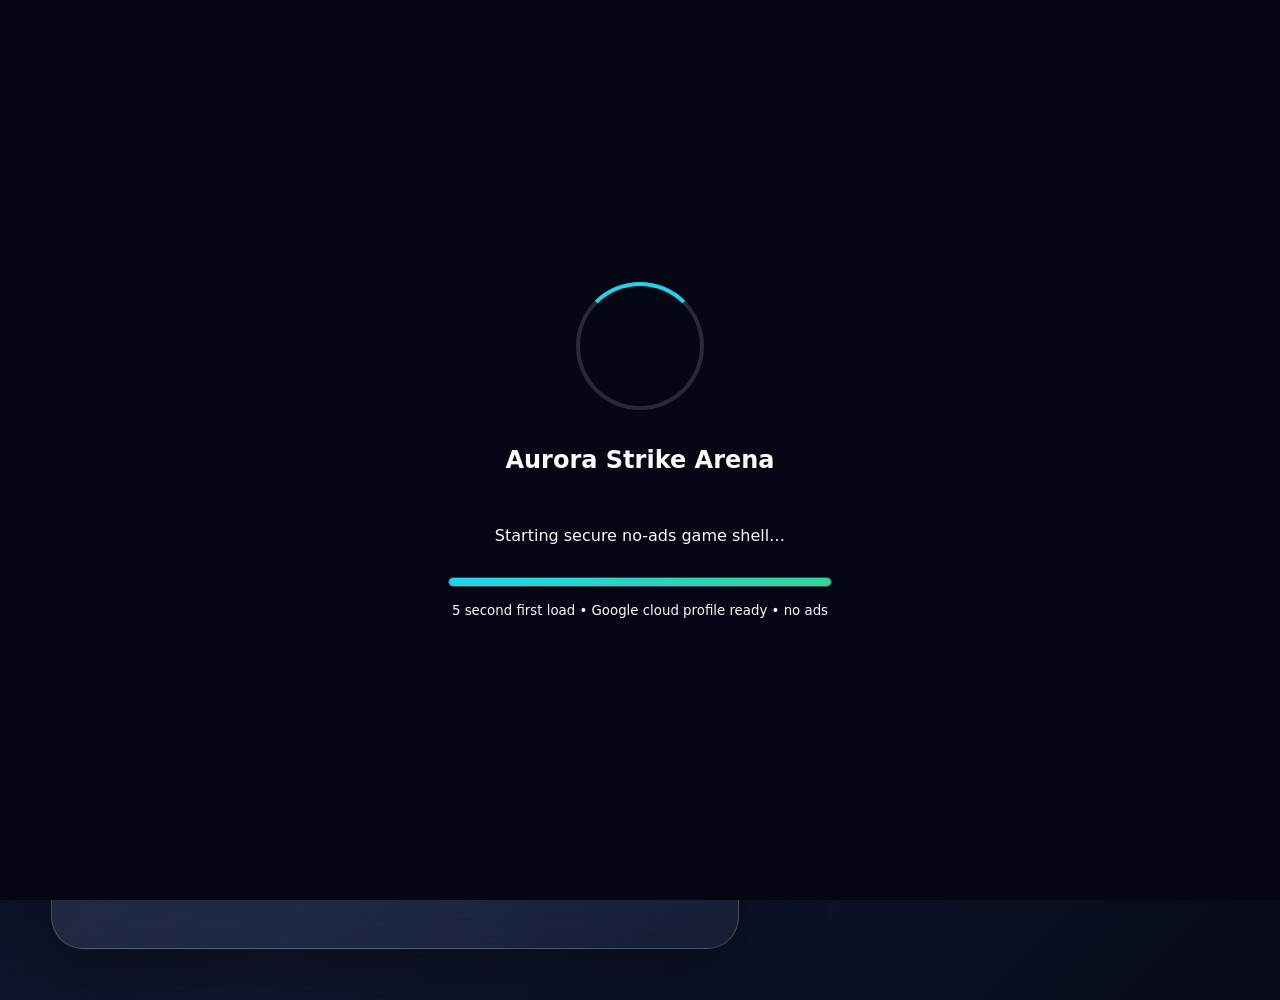
==== index.html @ 038a89bb "Add gated login flow and five second loading" ====
<!doctype html>
<html lang="en">
  <head>
    <meta charset="utf-8" />
    <meta name="viewport" content="width=device-width, initial-scale=1, viewport-fit=cover" />
    <title>Aurora Strike Arena</title>
    <meta name="description" content="A fictional no-blood 18+ tactical arena shooter prototype with glass mobile controls, login mock, armory, matchmaking, and APK build workflow." />
    <link rel="icon" href="assets/logo.svg" type="image/svg+xml" />
    <link rel="stylesheet" href="styles.css" />
  </head>
  <body>
    <div class="stars" aria-hidden="true"></div>
    <section class="loading-screen boot-screen" id="boot-screen">
      <div class="loader-orb"></div>
      <h2>Aurora Strike Arena</h2>
      <p>Starting secure no-ads game shell…</p>
      <div class="boot-bar" aria-hidden="true"><span></span></div>
      <small>5 second first load • Google cloud profile ready • no ads</small>
    </section>

    <main class="shell" id="start-screen" hidden>
      <section class="hero-card glass">
        <p class="eyebrow">Login / signup • no ads • no-blood 18+ arena</p>
        <h1>Aurora Strike Arena</h1>
        <p class="lede">Sign in or sign up with the Google cloud profile flow, then drop into a neon island, collect energy ammo from crates, duel in LAN rooms, and test stylized 3D-inspired weapons. This original prototype has no ads and no blood effects.</p>
        <div class="auth-panel" id="auth-panel">
          <button class="google-button" id="google-login" type="button">G Login / Sign up with Google</button>
          <div class="name-row" id="name-row" hidden>
            <input id="player-name" maxlength="18" placeholder="Create permanent name" autocomplete="nickname" />
            <button id="save-name" type="button">Enter</button>
          </div>
          <small id="profile-status">Create your permanent name once. Wins, guns, and match history save locally now and are ready for Google cloud sync integration.</small>
          <strong class="no-ads-badge">No ads in this app</strong>
        </div>
        <div class="play-row">
          <button class="primary" id="play-button" type="button" disabled>▶ Play</button>
          <button class="secondary" id="arena-button" type="button">LAN PvP Arena</button>
        </div>
      </section>

      <aside class="glass menu-card" aria-label="Game browser">
        <label for="game-search">Search game modes, guns, maps</label>
        <div class="search-wrap"><input id="game-search" type="search" placeholder="Search rifle, arena, crates…" /><button id="search-button" type="button">Search</button></div>
        <div class="mode-list" id="mode-list"></div>
      </aside>
    </main>

    <section class="loading-screen" id="loading-screen" hidden>
      <div class="loader-orb"></div>
      <h2>Loading Neon Expanse</h2>
      <p id="loading-tip">Building map, crates, squads, and safe no-blood hit effects…</p>
    </section>

    <section class="game-screen" id="game-screen" hidden>
      <canvas id="arena-canvas" width="1280" height="720" aria-label="3D style arena viewport"></canvas>
      <div class="hud top-left glass"><strong id="hud-name">Rookie</strong><small id="room-code">Solo training</small></div>
      <div class="hud top-right glass"><button id="infinite-ammo" class="glass-button" type="button">∞ Ammo</button><button id="exit-game" class="glass-button" type="button">Exit</button></div>
      <div class="hud armory glass"><h2>Armory</h2><div id="gun-list"></div></div>
      <div class="hud stats glass"><span id="health">HP 100</span><span id="ammo">Ammo 30/90</span><span id="wins">Wins 0</span></div>
      <div class="joystick glass"><span></span><small>Move</small></div>
      <div class="look-zone">Swipe to look around</div>
      <div class="combat-controls">
        <button id="scope-button" class="round glass-button" type="button">Scope</button>
        <button id="reload-button" class="round glass-button" type="button">Reload</button>
        <button id="fire-button" class="round fire glass-button" type="button">Fire</button>
      </div>
      <div class="hit-feed glass" id="hit-feed">Find crates for guns and energy ammo.</div>
    </section>

    <template id="mode-template"><button class="mode-card" type="button"><strong></strong><small></small></button></template>
    <template id="gun-template"><button class="gun-card" type="button"><span class="gun-model"></span><strong></strong><small></small></button></template>
    <script src="app.js" defer></script>
  </body>
</html>
---- styles.css ----
:root{color-scheme:dark;--bg:#050814;--panel:rgba(12,18,38,.58);--line:rgba(255,255,255,.18);--text:#f8fafc;--muted:#a8b3cf;--accent:#22d3ee;--hot:#fb7185;--good:#34d399;font-family:Inter,ui-sans-serif,system-ui,-apple-system,BlinkMacSystemFont,"Segoe UI",sans-serif}*{box-sizing:border-box}body{margin:0;min-height:100vh;overflow-x:hidden;background:radial-gradient(circle at 18% 8%,rgba(34,211,238,.32),transparent 28rem),radial-gradient(circle at 84% 18%,rgba(251,113,133,.24),transparent 24rem),linear-gradient(135deg,#050814,#10172f 54%,#070b18);color:var(--text)}button,input{font:inherit}button{cursor:pointer}.stars{position:fixed;inset:0;pointer-events:none;background-image:radial-gradient(circle,rgba(255,255,255,.5) 1px,transparent 1px);background-size:46px 46px;mask-image:linear-gradient(#000,transparent 88%)}.shell{display:grid;grid-template-columns:minmax(0,1.2fr) minmax(20rem,.8fr);gap:clamp(1rem,3vw,2rem);min-height:100vh;padding:clamp(1rem,4vw,4rem)}.glass{border:1px solid var(--line);background:linear-gradient(145deg,rgba(255,255,255,.16),rgba(255,255,255,.05));box-shadow:0 24px 80px rgba(0,0,0,.36),inset 0 1px 0 rgba(255,255,255,.24);backdrop-filter:blur(18px) saturate(145%);-webkit-backdrop-filter:blur(18px) saturate(145%)}.hero-card,.menu-card{align-self:center;border-radius:2rem;padding:clamp(1.25rem,4vw,3rem)}.eyebrow{margin:0 0 .5rem;color:var(--accent);font-weight:900;letter-spacing:.14em;text-transform:uppercase}.hero-card h1{max-width:9ch;margin:.1rem 0 1rem;font-size:clamp(4rem,11vw,9rem);line-height:.82;text-transform:uppercase}.lede{max-width:62rem;color:var(--muted);font-size:1.08rem;line-height:1.65}.auth-panel,.play-row{display:flex;flex-wrap:wrap;gap:.75rem;align-items:center;margin-top:1rem}.google-button,.primary,.secondary,.search-wrap button,.name-row button{border:0;border-radius:999px;padding:1rem 1.25rem;color:#03111d;font-weight:950;background:linear-gradient(135deg,#fff,#93c5fd)}.primary:disabled{opacity:.48;cursor:not-allowed;filter:grayscale(.5)}.primary{min-width:10rem;background:linear-gradient(135deg,var(--hot),#facc15);font-size:1.2rem}.secondary{color:var(--text);background:rgba(255,255,255,.1);border:1px solid var(--line)}input{min-height:3.2rem;border:1px solid var(--line);border-radius:1rem;padding:0 1rem;color:var(--text);background:rgba(2,6,23,.56);outline:none}input:focus{border-color:var(--accent);box-shadow:0 0 0 4px rgba(34,211,238,.14)}#profile-status,.mode-card small,.gun-card small{color:var(--muted)}.menu-card label{display:block;margin-bottom:.55rem;font-weight:900}.search-wrap{display:grid;grid-template-columns:1fr auto;gap:.5rem}.mode-list{display:grid;gap:.75rem;margin-top:1rem}.mode-card,.gun-card{width:100%;border:1px solid var(--line);border-radius:1rem;padding:1rem;color:var(--text);text-align:left;background:rgba(255,255,255,.07)}.mode-card:hover,.gun-card.is-active{border-color:var(--accent);background:rgba(34,211,238,.13)}.no-ads-badge{display:inline-flex;align-items:center;border:1px solid rgba(52,211,153,.45);border-radius:999px;padding:.55rem .8rem;color:#bbf7d0;background:rgba(52,211,153,.12)}.loading-screen{position:fixed;inset:0;display:grid;place-items:center;align-content:center;gap:1rem;text-align:center;background:#050814;z-index:10}.loader-orb{width:8rem;height:8rem;border-radius:50%;border:4px solid rgba(255,255,255,.14);border-top-color:var(--accent);animation:spin 1s linear infinite}.boot-screen{z-index:20}.boot-bar{width:min(24rem,70vw);height:.65rem;overflow:hidden;border:1px solid var(--line);border-radius:999px;background:rgba(255,255,255,.08)}.boot-bar span{display:block;height:100%;border-radius:inherit;background:linear-gradient(90deg,var(--accent),var(--good));animation:bootFill 5s linear forwards}@keyframes bootFill{from{width:0}to{width:100%}}@keyframes spin{to{transform:rotate(360deg)}}.game-screen{position:fixed;inset:0;overflow:hidden;background:#020617}.game-screen canvas{width:100%;height:100%;display:block;touch-action:none}.hud{position:absolute;z-index:2;border-radius:1.2rem;padding:.8rem}.top-left{left:1rem;top:1rem;display:grid}.top-right{right:1rem;top:1rem;display:flex;gap:.5rem}.glass-button{border:1px solid rgba(255,255,255,.34);color:#fff;background:radial-gradient(circle at 30% 20%,rgba(255,255,255,.35),transparent 35%),rgba(255,255,255,.12);box-shadow:0 12px 32px rgba(0,0,0,.32),inset 0 1px rgba(255,255,255,.35);backdrop-filter:blur(14px);-webkit-backdrop-filter:blur(14px)}.armory{left:1rem;top:6.2rem;width:min(24rem,42vw);max-height:55vh;overflow:auto}.armory h2{margin:.1rem 0 .7rem}.gun-card{display:grid;grid-template-columns:5rem 1fr;gap:.75rem;align-items:center;margin-bottom:.55rem}.gun-model{position:relative;height:2.2rem;border-radius:.4rem;background:linear-gradient(90deg,#111827 12%,var(--gun-color,#22d3ee) 12% 70%,#0f172a 70%)}.gun-model:before{content:"";position:absolute;right:-1.5rem;top:.7rem;width:2rem;height:.55rem;background:#94a3b8;border-radius:999px}.gun-model:after{content:"";position:absolute;left:2rem;bottom:-1.1rem;width:1rem;height:1.25rem;background:#020617;border-radius:.2rem}.stats{left:50%;bottom:1rem;transform:translateX(-50%);display:flex;gap:1rem;font-weight:900}.joystick{position:absolute;left:1.2rem;bottom:1.5rem;width:8.5rem;height:8.5rem;border-radius:50%;display:grid;place-items:center;z-index:3}.joystick span{width:3.6rem;height:3.6rem;border-radius:50%;background:rgba(255,255,255,.24);border:1px solid var(--line)}.joystick small{position:absolute;bottom:.9rem;color:var(--muted)}.look-zone{position:absolute;inset:16% 24% 20% 38%;display:grid;place-items:center;color:rgba(255,255,255,.38);border:1px dashed rgba(255,255,255,.18);border-radius:2rem;pointer-events:none}.combat-controls{position:absolute;right:1.2rem;bottom:1.5rem;display:grid;grid-template-columns:repeat(2,4.8rem);gap:.85rem;z-index:3}.round{width:4.8rem;height:4.8rem;border-radius:50%;font-weight:950}.fire{grid-row:span 2;width:6.2rem;height:6.2rem;background:radial-gradient(circle at 30% 20%,rgba(255,255,255,.38),transparent 35%),linear-gradient(135deg,var(--hot),#f97316)}.hit-feed{position:absolute;left:50%;top:1rem;transform:translateX(-50%);max-width:min(34rem,48vw);text-align:center}.name-row{display:flex;gap:.5rem}@media (max-width:800px){.shell{grid-template-columns:1fr}.hero-card h1{font-size:clamp(3.4rem,18vw,6rem)}.armory{display:none}.hit-feed{top:5rem;max-width:72vw}.stats{bottom:10.5rem}.look-zone{inset:22% 5% 32% 5%}.search-wrap{grid-template-columns:1fr}.combat-controls{grid-template-columns:repeat(2,4.2rem)}.round{width:4.2rem;height:4.2rem}.fire{width:5.4rem;height:5.4rem}}
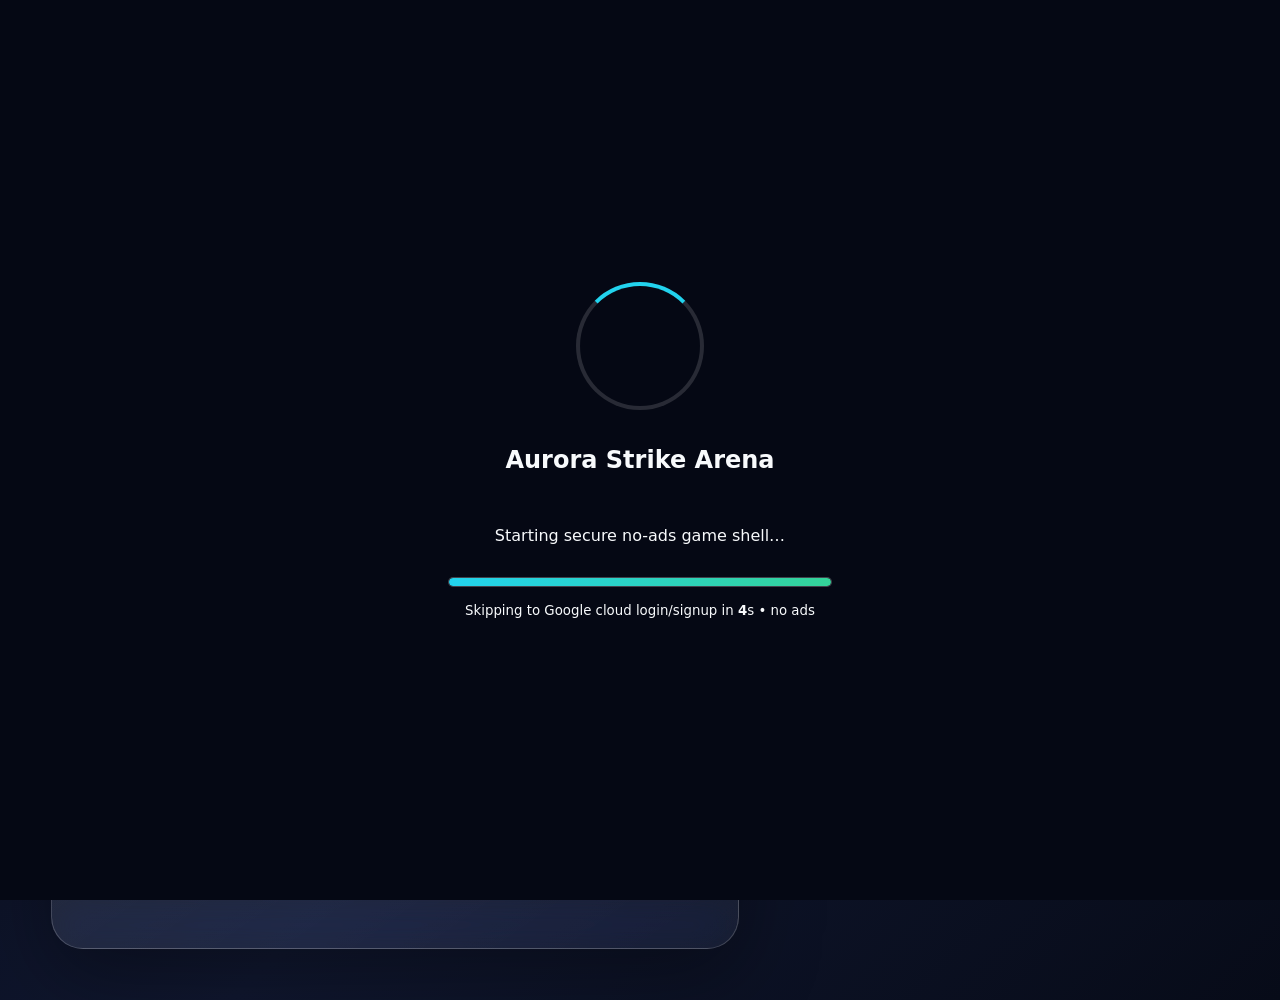
==== commit ca3faab5: "Show login exactly after boot countdown" ====
--- a/index.html
+++ b/index.html
@@ -15,7 +15,7 @@
       <h2>Aurora Strike Arena</h2>
       <p>Starting secure no-ads game shell…</p>
       <div class="boot-bar" aria-hidden="true"><span></span></div>
-      <small>5 second first load • Google cloud profile ready • no ads</small>
+      <small>Skipping to Google cloud login/signup in <strong id="boot-countdown">5</strong>s • no ads</small>
     </section>
 
     <main class="shell" id="start-screen" hidden>
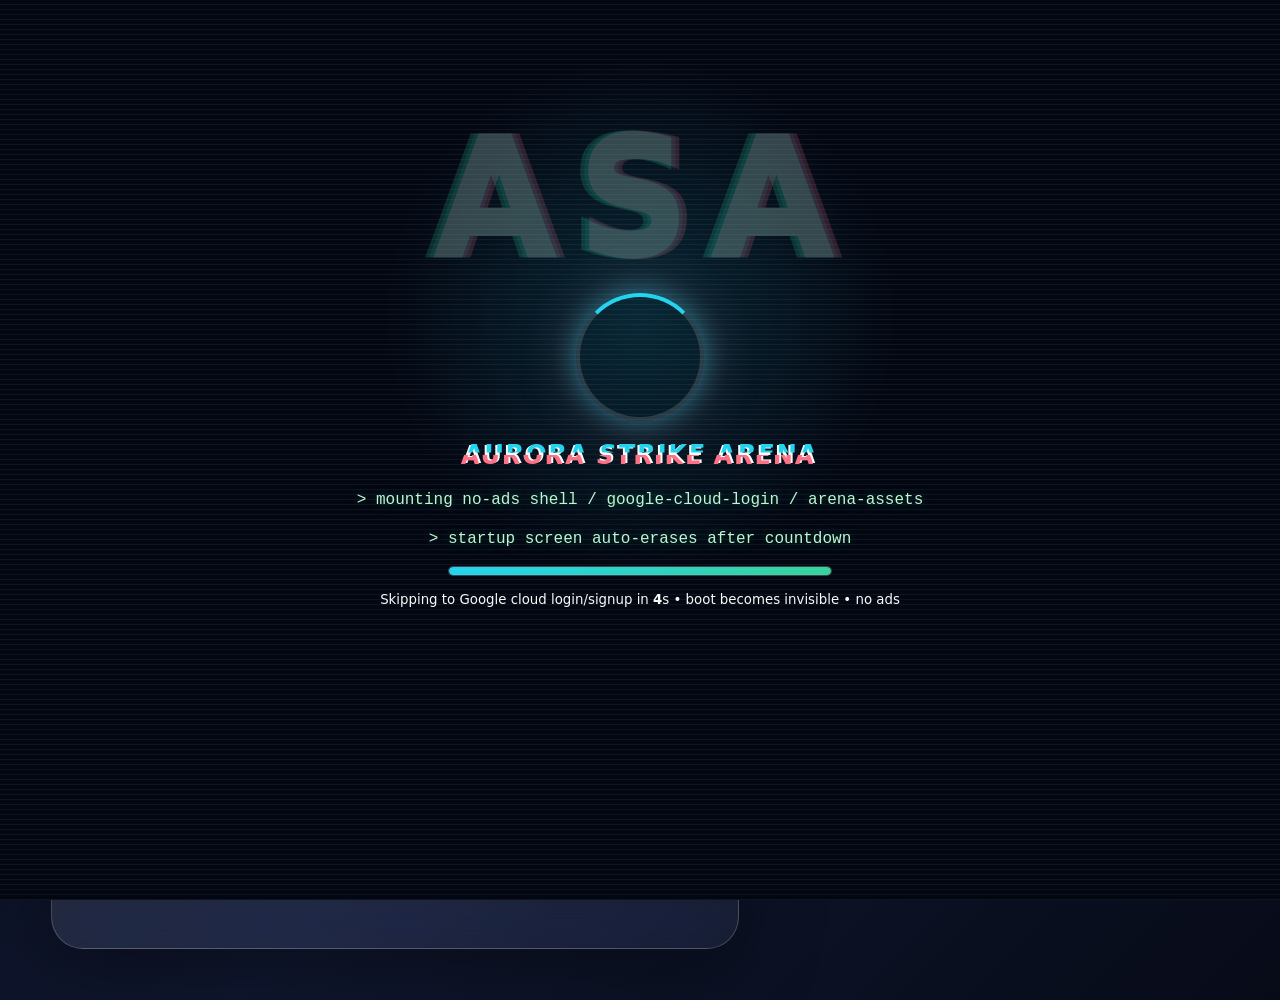
==== commit d4b211a6: "Add glitchy boot transition" ====
--- a/index.html
+++ b/index.html
@@ -10,12 +10,15 @@
   </head>
   <body>
     <div class="stars" aria-hidden="true"></div>
-    <section class="loading-screen boot-screen" id="boot-screen">
-      <div class="loader-orb"></div>
-      <h2>Aurora Strike Arena</h2>
-      <p>Starting secure no-ads game shell…</p>
-      <div class="boot-bar" aria-hidden="true"><span></span></div>
-      <small>Skipping to Google cloud login/signup in <strong id="boot-countdown">5</strong>s • no ads</small>
+    <section class="loading-screen boot-screen glitch-boot" id="boot-screen" aria-live="polite">
+      <div class="scanlines" aria-hidden="true"></div>
+      <div class="glitch-mark" aria-hidden="true">ASA</div>
+      <div class="loader-orb glitch-orb"></div>
+      <h2 class="glitch-title" data-text="Aurora Strike Arena">Aurora Strike Arena</h2>
+      <p class="terminal-line">&gt; mounting no-ads shell / google-cloud-login / arena-assets</p>
+      <p class="terminal-line">&gt; startup screen auto-erases after countdown</p>
+      <div class="boot-bar glitch-bar" aria-hidden="true"><span></span></div>
+      <small>Skipping to Google cloud login/signup in <strong id="boot-countdown">5</strong>s • boot becomes invisible • no ads</small>
     </section>
 
     <main class="shell" id="start-screen" hidden>
--- a/styles.css
+++ b/styles.css
@@ -1 +1,2 @@
 :root{color-scheme:dark;--bg:#050814;--panel:rgba(12,18,38,.58);--line:rgba(255,255,255,.18);--text:#f8fafc;--muted:#a8b3cf;--accent:#22d3ee;--hot:#fb7185;--good:#34d399;font-family:Inter,ui-sans-serif,system-ui,-apple-system,BlinkMacSystemFont,"Segoe UI",sans-serif}*{box-sizing:border-box}body{margin:0;min-height:100vh;overflow-x:hidden;background:radial-gradient(circle at 18% 8%,rgba(34,211,238,.32),transparent 28rem),radial-gradient(circle at 84% 18%,rgba(251,113,133,.24),transparent 24rem),linear-gradient(135deg,#050814,#10172f 54%,#070b18);color:var(--text)}button,input{font:inherit}button{cursor:pointer}.stars{position:fixed;inset:0;pointer-events:none;background-image:radial-gradient(circle,rgba(255,255,255,.5) 1px,transparent 1px);background-size:46px 46px;mask-image:linear-gradient(#000,transparent 88%)}.shell{display:grid;grid-template-columns:minmax(0,1.2fr) minmax(20rem,.8fr);gap:clamp(1rem,3vw,2rem);min-height:100vh;padding:clamp(1rem,4vw,4rem)}.glass{border:1px solid var(--line);background:linear-gradient(145deg,rgba(255,255,255,.16),rgba(255,255,255,.05));box-shadow:0 24px 80px rgba(0,0,0,.36),inset 0 1px 0 rgba(255,255,255,.24);backdrop-filter:blur(18px) saturate(145%);-webkit-backdrop-filter:blur(18px) saturate(145%)}.hero-card,.menu-card{align-self:center;border-radius:2rem;padding:clamp(1.25rem,4vw,3rem)}.eyebrow{margin:0 0 .5rem;color:var(--accent);font-weight:900;letter-spacing:.14em;text-transform:uppercase}.hero-card h1{max-width:9ch;margin:.1rem 0 1rem;font-size:clamp(4rem,11vw,9rem);line-height:.82;text-transform:uppercase}.lede{max-width:62rem;color:var(--muted);font-size:1.08rem;line-height:1.65}.auth-panel,.play-row{display:flex;flex-wrap:wrap;gap:.75rem;align-items:center;margin-top:1rem}.google-button,.primary,.secondary,.search-wrap button,.name-row button{border:0;border-radius:999px;padding:1rem 1.25rem;color:#03111d;font-weight:950;background:linear-gradient(135deg,#fff,#93c5fd)}.primary:disabled{opacity:.48;cursor:not-allowed;filter:grayscale(.5)}.primary{min-width:10rem;background:linear-gradient(135deg,var(--hot),#facc15);font-size:1.2rem}.secondary{color:var(--text);background:rgba(255,255,255,.1);border:1px solid var(--line)}input{min-height:3.2rem;border:1px solid var(--line);border-radius:1rem;padding:0 1rem;color:var(--text);background:rgba(2,6,23,.56);outline:none}input:focus{border-color:var(--accent);box-shadow:0 0 0 4px rgba(34,211,238,.14)}#profile-status,.mode-card small,.gun-card small{color:var(--muted)}.menu-card label{display:block;margin-bottom:.55rem;font-weight:900}.search-wrap{display:grid;grid-template-columns:1fr auto;gap:.5rem}.mode-list{display:grid;gap:.75rem;margin-top:1rem}.mode-card,.gun-card{width:100%;border:1px solid var(--line);border-radius:1rem;padding:1rem;color:var(--text);text-align:left;background:rgba(255,255,255,.07)}.mode-card:hover,.gun-card.is-active{border-color:var(--accent);background:rgba(34,211,238,.13)}.no-ads-badge{display:inline-flex;align-items:center;border:1px solid rgba(52,211,153,.45);border-radius:999px;padding:.55rem .8rem;color:#bbf7d0;background:rgba(52,211,153,.12)}.loading-screen{position:fixed;inset:0;display:grid;place-items:center;align-content:center;gap:1rem;text-align:center;background:#050814;z-index:10}.loader-orb{width:8rem;height:8rem;border-radius:50%;border:4px solid rgba(255,255,255,.14);border-top-color:var(--accent);animation:spin 1s linear infinite}.boot-screen{z-index:20}.boot-bar{width:min(24rem,70vw);height:.65rem;overflow:hidden;border:1px solid var(--line);border-radius:999px;background:rgba(255,255,255,.08)}.boot-bar span{display:block;height:100%;border-radius:inherit;background:linear-gradient(90deg,var(--accent),var(--good));animation:bootFill 5s linear forwards}@keyframes bootFill{from{width:0}to{width:100%}}@keyframes spin{to{transform:rotate(360deg)}}.game-screen{position:fixed;inset:0;overflow:hidden;background:#020617}.game-screen canvas{width:100%;height:100%;display:block;touch-action:none}.hud{position:absolute;z-index:2;border-radius:1.2rem;padding:.8rem}.top-left{left:1rem;top:1rem;display:grid}.top-right{right:1rem;top:1rem;display:flex;gap:.5rem}.glass-button{border:1px solid rgba(255,255,255,.34);color:#fff;background:radial-gradient(circle at 30% 20%,rgba(255,255,255,.35),transparent 35%),rgba(255,255,255,.12);box-shadow:0 12px 32px rgba(0,0,0,.32),inset 0 1px rgba(255,255,255,.35);backdrop-filter:blur(14px);-webkit-backdrop-filter:blur(14px)}.armory{left:1rem;top:6.2rem;width:min(24rem,42vw);max-height:55vh;overflow:auto}.armory h2{margin:.1rem 0 .7rem}.gun-card{display:grid;grid-template-columns:5rem 1fr;gap:.75rem;align-items:center;margin-bottom:.55rem}.gun-model{position:relative;height:2.2rem;border-radius:.4rem;background:linear-gradient(90deg,#111827 12%,var(--gun-color,#22d3ee) 12% 70%,#0f172a 70%)}.gun-model:before{content:"";position:absolute;right:-1.5rem;top:.7rem;width:2rem;height:.55rem;background:#94a3b8;border-radius:999px}.gun-model:after{content:"";position:absolute;left:2rem;bottom:-1.1rem;width:1rem;height:1.25rem;background:#020617;border-radius:.2rem}.stats{left:50%;bottom:1rem;transform:translateX(-50%);display:flex;gap:1rem;font-weight:900}.joystick{position:absolute;left:1.2rem;bottom:1.5rem;width:8.5rem;height:8.5rem;border-radius:50%;display:grid;place-items:center;z-index:3}.joystick span{width:3.6rem;height:3.6rem;border-radius:50%;background:rgba(255,255,255,.24);border:1px solid var(--line)}.joystick small{position:absolute;bottom:.9rem;color:var(--muted)}.look-zone{position:absolute;inset:16% 24% 20% 38%;display:grid;place-items:center;color:rgba(255,255,255,.38);border:1px dashed rgba(255,255,255,.18);border-radius:2rem;pointer-events:none}.combat-controls{position:absolute;right:1.2rem;bottom:1.5rem;display:grid;grid-template-columns:repeat(2,4.8rem);gap:.85rem;z-index:3}.round{width:4.8rem;height:4.8rem;border-radius:50%;font-weight:950}.fire{grid-row:span 2;width:6.2rem;height:6.2rem;background:radial-gradient(circle at 30% 20%,rgba(255,255,255,.38),transparent 35%),linear-gradient(135deg,var(--hot),#f97316)}.hit-feed{position:absolute;left:50%;top:1rem;transform:translateX(-50%);max-width:min(34rem,48vw);text-align:center}.name-row{display:flex;gap:.5rem}@media (max-width:800px){.shell{grid-template-columns:1fr}.hero-card h1{font-size:clamp(3.4rem,18vw,6rem)}.armory{display:none}.hit-feed{top:5rem;max-width:72vw}.stats{bottom:10.5rem}.look-zone{inset:22% 5% 32% 5%}.search-wrap{grid-template-columns:1fr}.combat-controls{grid-template-columns:repeat(2,4.2rem)}.round{width:4.2rem;height:4.2rem}.fire{width:5.4rem;height:5.4rem}}
+.glitch-boot{overflow:hidden;background:radial-gradient(circle at 50% 35%,rgba(34,211,238,.16),transparent 16rem),#030712;transition:opacity .3s ease,visibility .3s ease}.glitch-boot.is-invisible{opacity:0;visibility:hidden;pointer-events:none}.scanlines{position:absolute;inset:0;opacity:.28;background:repeating-linear-gradient(0deg,rgba(255,255,255,.18) 0 1px,transparent 1px 5px);mix-blend-mode:screen;animation:scanDrift 1.4s linear infinite}.glitch-mark{position:absolute;top:12%;left:50%;transform:translateX(-50%);font-size:clamp(4rem,14vw,10rem);font-weight:1000;letter-spacing:.12em;color:rgba(34,211,238,.08);text-shadow:4px 0 rgba(251,113,133,.18),-4px 0 rgba(52,211,153,.18)}.glitch-title{position:relative;margin:.25rem 0;text-transform:uppercase;letter-spacing:.08em;animation:glitchSkew 1.8s infinite steps(2,end)}.glitch-title:before,.glitch-title:after{content:attr(data-text);position:absolute;inset:0;pointer-events:none}.glitch-title:before{color:#22d3ee;transform:translate(2px,-1px);clip-path:inset(0 0 54% 0);animation:glitchSlice 1.15s infinite linear alternate-reverse}.glitch-title:after{color:#fb7185;transform:translate(-2px,1px);clip-path:inset(48% 0 0 0);animation:glitchSlice 1.35s infinite linear alternate}.terminal-line{margin:.15rem 0;color:#bbf7d0;font-family:ui-monospace,SFMono-Regular,Menlo,monospace;text-shadow:0 0 12px rgba(52,211,153,.35)}.glitch-orb{box-shadow:0 0 28px rgba(34,211,238,.45),0 0 60px rgba(251,113,133,.25)}.glitch-bar span{box-shadow:0 0 22px rgba(34,211,238,.7);animation:bootFill 5s linear forwards,barFlicker .42s infinite steps(2,end)}@keyframes scanDrift{to{transform:translateY(10px)}}@keyframes glitchSkew{0%,100%{transform:skew(0)}20%{transform:skew(2deg)}21%{transform:skew(-3deg)}22%{transform:skew(0)}}@keyframes glitchSlice{0%{clip-path:inset(12% 0 70% 0)}25%{clip-path:inset(68% 0 12% 0)}50%{clip-path:inset(35% 0 42% 0)}75%{clip-path:inset(8% 0 80% 0)}100%{clip-path:inset(54% 0 20% 0)}}@keyframes barFlicker{50%{filter:hue-rotate(65deg) brightness(1.6)}}
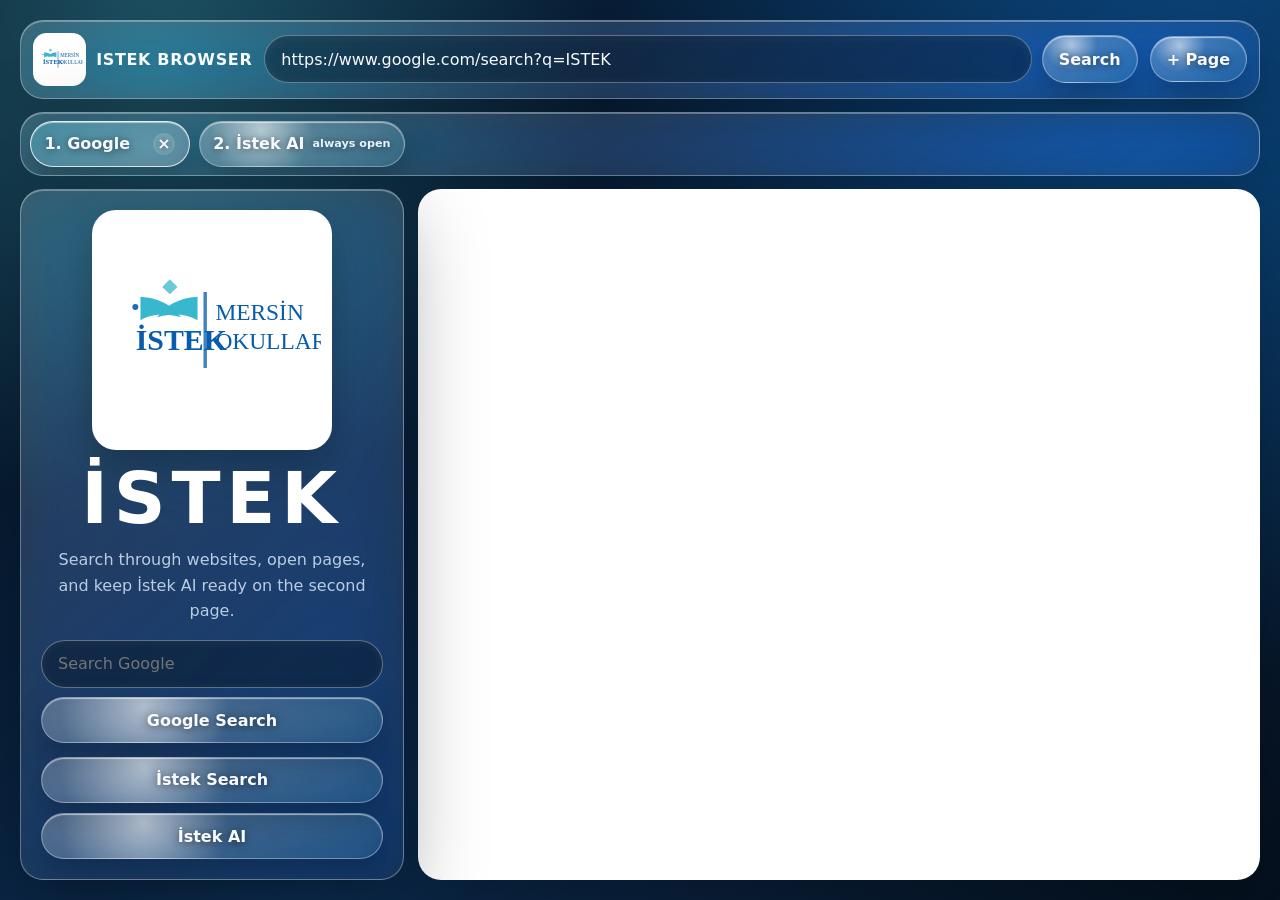
==== commit 78dfa831: "Build ISTEK browser app" ====
--- a/index.html
+++ b/index.html
@@ -2,76 +2,43 @@
 <html lang="en">
   <head>
     <meta charset="utf-8" />
-    <meta name="viewport" content="width=device-width, initial-scale=1, viewport-fit=cover" />
-    <title>Aurora Strike Arena</title>
-    <meta name="description" content="A fictional no-blood 18+ tactical arena shooter prototype with glass mobile controls, login mock, armory, matchmaking, and APK build workflow." />
+    <meta name="viewport" content="width=device-width, initial-scale=1" />
+    <title>ISTEK BROWSER</title>
+    <meta name="description" content="ISTEK BROWSER is a glass-style multi-page web browser with Google search, website search, and an always-open ISTEK AI page." />
     <link rel="icon" href="assets/logo.svg" type="image/svg+xml" />
     <link rel="stylesheet" href="styles.css" />
   </head>
   <body>
-    <div class="stars" aria-hidden="true"></div>
-    <section class="loading-screen boot-screen glitch-boot" id="boot-screen" aria-live="polite">
-      <div class="scanlines" aria-hidden="true"></div>
-      <div class="glitch-mark" aria-hidden="true">ASA</div>
-      <div class="loader-orb glitch-orb"></div>
-      <h2 class="glitch-title" data-text="Aurora Strike Arena">Aurora Strike Arena</h2>
-      <p class="terminal-line">&gt; mounting no-ads shell / google-cloud-login / arena-assets</p>
-      <p class="terminal-line">&gt; startup screen auto-erases after countdown</p>
-      <div class="boot-bar glitch-bar" aria-hidden="true"><span></span></div>
-      <small>Skipping to Google cloud login/signup in <strong id="boot-countdown">5</strong>s • boot becomes invisible • no ads</small>
-    </section>
-
-    <main class="shell" id="start-screen" hidden>
-      <section class="hero-card glass">
-        <p class="eyebrow">Login / signup • no ads • no-blood 18+ arena</p>
-        <h1>Aurora Strike Arena</h1>
-        <p class="lede">Sign in or sign up with the Google cloud profile flow, then drop into a neon island, collect energy ammo from crates, duel in LAN rooms, and test stylized 3D-inspired weapons. This original prototype has no ads and no blood effects.</p>
-        <div class="auth-panel" id="auth-panel">
-          <button class="google-button" id="google-login" type="button">G Login / Sign up with Google</button>
-          <div class="name-row" id="name-row" hidden>
-            <input id="player-name" maxlength="18" placeholder="Create permanent name" autocomplete="nickname" />
-            <button id="save-name" type="button">Enter</button>
-          </div>
-          <small id="profile-status">Create your permanent name once. Wins, guns, and match history save locally now and are ready for Google cloud sync integration.</small>
-          <strong class="no-ads-badge">No ads in this app</strong>
-        </div>
-        <div class="play-row">
-          <button class="primary" id="play-button" type="button" disabled>▶ Play</button>
-          <button class="secondary" id="arena-button" type="button">LAN PvP Arena</button>
-        </div>
+    <main class="browser-shell">
+      <section class="topbar" aria-label="Browser controls">
+        <div class="brand"><img src="assets/logo.svg" alt="Mersin İstek Okulları logo" /><strong>ISTEK BROWSER</strong></div>
+        <form id="address-form" class="address-form">
+          <label class="sr-only" for="address-input">Search Google or enter website address</label>
+          <input id="address-input" type="search" placeholder="Search Google or type a website address" autocomplete="off" />
+          <button class="glass-button" type="submit">Search</button>
+        </form>
+        <button id="new-tab-button" class="glass-button" type="button">+ Page</button>
       </section>
 
-      <aside class="glass menu-card" aria-label="Game browser">
-        <label for="game-search">Search game modes, guns, maps</label>
-        <div class="search-wrap"><input id="game-search" type="search" placeholder="Search rifle, arena, crates…" /><button id="search-button" type="button">Search</button></div>
-        <div class="mode-list" id="mode-list"></div>
-      </aside>
+      <nav id="tab-strip" class="tab-strip" aria-label="Open pages"></nav>
+
+      <section class="browser-stage">
+        <aside class="start-panel">
+          <img class="start-logo" src="assets/logo.svg" alt="" />
+          <h1>İSTEK</h1>
+          <p>Search through websites, open pages, and keep İstek AI ready on the second page.</p>
+          <form id="hero-search-form" class="hero-search">
+            <input id="hero-search-input" type="search" placeholder="Search Google" />
+            <button class="glass-button" type="submit">Google Search</button>
+          </form>
+          <div class="quick-actions">
+            <button class="glass-button" type="button" data-quick="https://www.google.com/search?q=İstek+Okulları">İstek Search</button>
+            <button class="glass-button" type="button" data-quick="https://geniusvideogamer2.github.io/pados/">İstek AI</button>
+          </div>
+        </aside>
+        <iframe id="browser-frame" title="Current web page" sandbox="allow-forms allow-modals allow-popups allow-popups-to-escape-sandbox allow-same-origin allow-scripts allow-top-navigation-by-user-activation"></iframe>
+      </section>
     </main>
-
-    <section class="loading-screen" id="loading-screen" hidden>
-      <div class="loader-orb"></div>
-      <h2>Loading Neon Expanse</h2>
-      <p id="loading-tip">Building map, crates, squads, and safe no-blood hit effects…</p>
-    </section>
-
-    <section class="game-screen" id="game-screen" hidden>
-      <canvas id="arena-canvas" width="1280" height="720" aria-label="3D style arena viewport"></canvas>
-      <div class="hud top-left glass"><strong id="hud-name">Rookie</strong><small id="room-code">Solo training</small></div>
-      <div class="hud top-right glass"><button id="infinite-ammo" class="glass-button" type="button">∞ Ammo</button><button id="exit-game" class="glass-button" type="button">Exit</button></div>
-      <div class="hud armory glass"><h2>Armory</h2><div id="gun-list"></div></div>
-      <div class="hud stats glass"><span id="health">HP 100</span><span id="ammo">Ammo 30/90</span><span id="wins">Wins 0</span></div>
-      <div class="joystick glass"><span></span><small>Move</small></div>
-      <div class="look-zone">Swipe to look around</div>
-      <div class="combat-controls">
-        <button id="scope-button" class="round glass-button" type="button">Scope</button>
-        <button id="reload-button" class="round glass-button" type="button">Reload</button>
-        <button id="fire-button" class="round fire glass-button" type="button">Fire</button>
-      </div>
-      <div class="hit-feed glass" id="hit-feed">Find crates for guns and energy ammo.</div>
-    </section>
-
-    <template id="mode-template"><button class="mode-card" type="button"><strong></strong><small></small></button></template>
-    <template id="gun-template"><button class="gun-card" type="button"><span class="gun-model"></span><strong></strong><small></small></button></template>
     <script src="app.js" defer></script>
   </body>
 </html>
--- a/styles.css
+++ b/styles.css
@@ -1,2 +1 @@
-:root{color-scheme:dark;--bg:#050814;--panel:rgba(12,18,38,.58);--line:rgba(255,255,255,.18);--text:#f8fafc;--muted:#a8b3cf;--accent:#22d3ee;--hot:#fb7185;--good:#34d399;font-family:Inter,ui-sans-serif,system-ui,-apple-system,BlinkMacSystemFont,"Segoe UI",sans-serif}*{box-sizing:border-box}body{margin:0;min-height:100vh;overflow-x:hidden;background:radial-gradient(circle at 18% 8%,rgba(34,211,238,.32),transparent 28rem),radial-gradient(circle at 84% 18%,rgba(251,113,133,.24),transparent 24rem),linear-gradient(135deg,#050814,#10172f 54%,#070b18);color:var(--text)}button,input{font:inherit}button{cursor:pointer}.stars{position:fixed;inset:0;pointer-events:none;background-image:radial-gradient(circle,rgba(255,255,255,.5) 1px,transparent 1px);background-size:46px 46px;mask-image:linear-gradient(#000,transparent 88%)}.shell{display:grid;grid-template-columns:minmax(0,1.2fr) minmax(20rem,.8fr);gap:clamp(1rem,3vw,2rem);min-height:100vh;padding:clamp(1rem,4vw,4rem)}.glass{border:1px solid var(--line);background:linear-gradient(145deg,rgba(255,255,255,.16),rgba(255,255,255,.05));box-shadow:0 24px 80px rgba(0,0,0,.36),inset 0 1px 0 rgba(255,255,255,.24);backdrop-filter:blur(18px) saturate(145%);-webkit-backdrop-filter:blur(18px) saturate(145%)}.hero-card,.menu-card{align-self:center;border-radius:2rem;padding:clamp(1.25rem,4vw,3rem)}.eyebrow{margin:0 0 .5rem;color:var(--accent);font-weight:900;letter-spacing:.14em;text-transform:uppercase}.hero-card h1{max-width:9ch;margin:.1rem 0 1rem;font-size:clamp(4rem,11vw,9rem);line-height:.82;text-transform:uppercase}.lede{max-width:62rem;color:var(--muted);font-size:1.08rem;line-height:1.65}.auth-panel,.play-row{display:flex;flex-wrap:wrap;gap:.75rem;align-items:center;margin-top:1rem}.google-button,.primary,.secondary,.search-wrap button,.name-row button{border:0;border-radius:999px;padding:1rem 1.25rem;color:#03111d;font-weight:950;background:linear-gradient(135deg,#fff,#93c5fd)}.primary:disabled{opacity:.48;cursor:not-allowed;filter:grayscale(.5)}.primary{min-width:10rem;background:linear-gradient(135deg,var(--hot),#facc15);font-size:1.2rem}.secondary{color:var(--text);background:rgba(255,255,255,.1);border:1px solid var(--line)}input{min-height:3.2rem;border:1px solid var(--line);border-radius:1rem;padding:0 1rem;color:var(--text);background:rgba(2,6,23,.56);outline:none}input:focus{border-color:var(--accent);box-shadow:0 0 0 4px rgba(34,211,238,.14)}#profile-status,.mode-card small,.gun-card small{color:var(--muted)}.menu-card label{display:block;margin-bottom:.55rem;font-weight:900}.search-wrap{display:grid;grid-template-columns:1fr auto;gap:.5rem}.mode-list{display:grid;gap:.75rem;margin-top:1rem}.mode-card,.gun-card{width:100%;border:1px solid var(--line);border-radius:1rem;padding:1rem;color:var(--text);text-align:left;background:rgba(255,255,255,.07)}.mode-card:hover,.gun-card.is-active{border-color:var(--accent);background:rgba(34,211,238,.13)}.no-ads-badge{display:inline-flex;align-items:center;border:1px solid rgba(52,211,153,.45);border-radius:999px;padding:.55rem .8rem;color:#bbf7d0;background:rgba(52,211,153,.12)}.loading-screen{position:fixed;inset:0;display:grid;place-items:center;align-content:center;gap:1rem;text-align:center;background:#050814;z-index:10}.loader-orb{width:8rem;height:8rem;border-radius:50%;border:4px solid rgba(255,255,255,.14);border-top-color:var(--accent);animation:spin 1s linear infinite}.boot-screen{z-index:20}.boot-bar{width:min(24rem,70vw);height:.65rem;overflow:hidden;border:1px solid var(--line);border-radius:999px;background:rgba(255,255,255,.08)}.boot-bar span{display:block;height:100%;border-radius:inherit;background:linear-gradient(90deg,var(--accent),var(--good));animation:bootFill 5s linear forwards}@keyframes bootFill{from{width:0}to{width:100%}}@keyframes spin{to{transform:rotate(360deg)}}.game-screen{position:fixed;inset:0;overflow:hidden;background:#020617}.game-screen canvas{width:100%;height:100%;display:block;touch-action:none}.hud{position:absolute;z-index:2;border-radius:1.2rem;padding:.8rem}.top-left{left:1rem;top:1rem;display:grid}.top-right{right:1rem;top:1rem;display:flex;gap:.5rem}.glass-button{border:1px solid rgba(255,255,255,.34);color:#fff;background:radial-gradient(circle at 30% 20%,rgba(255,255,255,.35),transparent 35%),rgba(255,255,255,.12);box-shadow:0 12px 32px rgba(0,0,0,.32),inset 0 1px rgba(255,255,255,.35);backdrop-filter:blur(14px);-webkit-backdrop-filter:blur(14px)}.armory{left:1rem;top:6.2rem;width:min(24rem,42vw);max-height:55vh;overflow:auto}.armory h2{margin:.1rem 0 .7rem}.gun-card{display:grid;grid-template-columns:5rem 1fr;gap:.75rem;align-items:center;margin-bottom:.55rem}.gun-model{position:relative;height:2.2rem;border-radius:.4rem;background:linear-gradient(90deg,#111827 12%,var(--gun-color,#22d3ee) 12% 70%,#0f172a 70%)}.gun-model:before{content:"";position:absolute;right:-1.5rem;top:.7rem;width:2rem;height:.55rem;background:#94a3b8;border-radius:999px}.gun-model:after{content:"";position:absolute;left:2rem;bottom:-1.1rem;width:1rem;height:1.25rem;background:#020617;border-radius:.2rem}.stats{left:50%;bottom:1rem;transform:translateX(-50%);display:flex;gap:1rem;font-weight:900}.joystick{position:absolute;left:1.2rem;bottom:1.5rem;width:8.5rem;height:8.5rem;border-radius:50%;display:grid;place-items:center;z-index:3}.joystick span{width:3.6rem;height:3.6rem;border-radius:50%;background:rgba(255,255,255,.24);border:1px solid var(--line)}.joystick small{position:absolute;bottom:.9rem;color:var(--muted)}.look-zone{position:absolute;inset:16% 24% 20% 38%;display:grid;place-items:center;color:rgba(255,255,255,.38);border:1px dashed rgba(255,255,255,.18);border-radius:2rem;pointer-events:none}.combat-controls{position:absolute;right:1.2rem;bottom:1.5rem;display:grid;grid-template-columns:repeat(2,4.8rem);gap:.85rem;z-index:3}.round{width:4.8rem;height:4.8rem;border-radius:50%;font-weight:950}.fire{grid-row:span 2;width:6.2rem;height:6.2rem;background:radial-gradient(circle at 30% 20%,rgba(255,255,255,.38),transparent 35%),linear-gradient(135deg,var(--hot),#f97316)}.hit-feed{position:absolute;left:50%;top:1rem;transform:translateX(-50%);max-width:min(34rem,48vw);text-align:center}.name-row{display:flex;gap:.5rem}@media (max-width:800px){.shell{grid-template-columns:1fr}.hero-card h1{font-size:clamp(3.4rem,18vw,6rem)}.armory{display:none}.hit-feed{top:5rem;max-width:72vw}.stats{bottom:10.5rem}.look-zone{inset:22% 5% 32% 5%}.search-wrap{grid-template-columns:1fr}.combat-controls{grid-template-columns:repeat(2,4.2rem)}.round{width:4.2rem;height:4.2rem}.fire{width:5.4rem;height:5.4rem}}
-.glitch-boot{overflow:hidden;background:radial-gradient(circle at 50% 35%,rgba(34,211,238,.16),transparent 16rem),#030712;transition:opacity .3s ease,visibility .3s ease}.glitch-boot.is-invisible{opacity:0;visibility:hidden;pointer-events:none}.scanlines{position:absolute;inset:0;opacity:.28;background:repeating-linear-gradient(0deg,rgba(255,255,255,.18) 0 1px,transparent 1px 5px);mix-blend-mode:screen;animation:scanDrift 1.4s linear infinite}.glitch-mark{position:absolute;top:12%;left:50%;transform:translateX(-50%);font-size:clamp(4rem,14vw,10rem);font-weight:1000;letter-spacing:.12em;color:rgba(34,211,238,.08);text-shadow:4px 0 rgba(251,113,133,.18),-4px 0 rgba(52,211,153,.18)}.glitch-title{position:relative;margin:.25rem 0;text-transform:uppercase;letter-spacing:.08em;animation:glitchSkew 1.8s infinite steps(2,end)}.glitch-title:before,.glitch-title:after{content:attr(data-text);position:absolute;inset:0;pointer-events:none}.glitch-title:before{color:#22d3ee;transform:translate(2px,-1px);clip-path:inset(0 0 54% 0);animation:glitchSlice 1.15s infinite linear alternate-reverse}.glitch-title:after{color:#fb7185;transform:translate(-2px,1px);clip-path:inset(48% 0 0 0);animation:glitchSlice 1.35s infinite linear alternate}.terminal-line{margin:.15rem 0;color:#bbf7d0;font-family:ui-monospace,SFMono-Regular,Menlo,monospace;text-shadow:0 0 12px rgba(52,211,153,.35)}.glitch-orb{box-shadow:0 0 28px rgba(34,211,238,.45),0 0 60px rgba(251,113,133,.25)}.glitch-bar span{box-shadow:0 0 22px rgba(34,211,238,.7);animation:bootFill 5s linear forwards,barFlicker .42s infinite steps(2,end)}@keyframes scanDrift{to{transform:translateY(10px)}}@keyframes glitchSkew{0%,100%{transform:skew(0)}20%{transform:skew(2deg)}21%{transform:skew(-3deg)}22%{transform:skew(0)}}@keyframes glitchSlice{0%{clip-path:inset(12% 0 70% 0)}25%{clip-path:inset(68% 0 12% 0)}50%{clip-path:inset(35% 0 42% 0)}75%{clip-path:inset(8% 0 80% 0)}100%{clip-path:inset(54% 0 20% 0)}}@keyframes barFlicker{50%{filter:hue-rotate(65deg) brightness(1.6)}}
+:root{color-scheme:dark;--bg:#061426;--glass:rgba(255,255,255,.14);--glass-strong:rgba(255,255,255,.23);--line:rgba(255,255,255,.34);--text:#f8fbff;--muted:#b9cce4;--blue:#0968b8;--cyan:#49bdd4;font-family:Inter,ui-sans-serif,system-ui,-apple-system,BlinkMacSystemFont,"Segoe UI",sans-serif}*{box-sizing:border-box}body{margin:0;min-height:100vh;color:var(--text);background:radial-gradient(circle at 12% 8%,rgba(73,189,212,.42),transparent 28rem),radial-gradient(circle at 90% 16%,rgba(9,104,184,.5),transparent 34rem),linear-gradient(135deg,#03101e,#0c2d52 55%,#05111f)}button,input{font:inherit}.browser-shell{display:grid;grid-template-rows:auto auto 1fr;min-height:100vh;padding:clamp(.75rem,2vw,1.25rem);gap:.8rem}.topbar,.tab-strip,.start-panel{border:1px solid var(--line);background:linear-gradient(145deg,rgba(255,255,255,.18),rgba(255,255,255,.06));box-shadow:0 24px 80px rgba(0,0,0,.34),inset 0 1px 0 rgba(255,255,255,.3);backdrop-filter:blur(20px) saturate(170%);-webkit-backdrop-filter:blur(20px) saturate(170%);border-radius:1.45rem}.topbar{display:grid;grid-template-columns:auto minmax(12rem,1fr) auto;align-items:center;gap:.75rem;padding:.75rem}.brand{display:flex;align-items:center;gap:.65rem;font-weight:900;letter-spacing:.04em}.brand img{width:3.3rem;height:3.3rem;border-radius:.85rem;background:white;padding:.2rem}.address-form,.hero-search{display:flex;gap:.6rem}.address-form input,.hero-search input{width:100%;min-height:3rem;padding:.75rem 1rem;color:var(--text);border:1px solid var(--line);border-radius:999px;outline:none;background:rgba(3,16,30,.44);box-shadow:inset 0 1px 12px rgba(255,255,255,.06)}.address-form input:focus,.hero-search input:focus{border-color:rgba(255,255,255,.75)}.glass-button{border:1px solid var(--line);border-radius:999px;color:var(--text);font-weight:850;background:radial-gradient(circle at 30% 20%,rgba(255,255,255,.55),transparent 35%),linear-gradient(145deg,rgba(255,255,255,.22),rgba(73,189,212,.14));box-shadow:inset 0 1px 1px rgba(255,255,255,.55),0 14px 32px rgba(0,0,0,.25);backdrop-filter:blur(18px) saturate(180%);-webkit-backdrop-filter:blur(18px) saturate(180%);cursor:pointer;padding:.78rem 1rem;text-shadow:0 1px 9px rgba(0,0,0,.58)}.glass-button:hover,.glass-button:focus-visible{background:radial-gradient(circle at 30% 20%,rgba(255,255,255,.7),transparent 35%),linear-gradient(145deg,rgba(255,255,255,.3),rgba(73,189,212,.22));outline:none;transform:translateY(-1px)}.tab-strip{display:flex;gap:.55rem;padding:.55rem;overflow:auto}.tab{display:flex;align-items:center;gap:.5rem;min-width:10rem;justify-content:space-between;padding:.65rem .85rem}.tab.is-active{border-color:rgba(255,255,255,.85);background:linear-gradient(145deg,rgba(73,189,212,.34),rgba(255,255,255,.2))}.tab small{color:#e8f6ff;font-size:.7rem}.tab b{display:grid;place-items:center;width:1.4rem;height:1.4rem;border-radius:50%;background:rgba(255,255,255,.16)}.browser-stage{position:relative;display:grid;grid-template-columns:minmax(18rem,24rem) 1fr;gap:.9rem;min-height:0}.start-panel{padding:1.25rem;align-content:start}.start-logo{display:block;width:min(15rem,80%);margin:0 auto 1rem;border-radius:1.5rem;background:white;padding:.7rem;box-shadow:0 18px 44px rgba(0,0,0,.28)}h1{margin:.2rem 0;font-size:clamp(2.2rem,7vw,4.5rem);line-height:.9;color:white;text-align:center;letter-spacing:.08em}p{color:var(--muted);line-height:1.6;text-align:center}.hero-search{flex-direction:column;margin-top:1rem}.quick-actions{display:grid;gap:.65rem;margin-top:.85rem}iframe{width:100%;height:100%;min-height:34rem;border:1px solid var(--line);border-radius:1.45rem;background:white;box-shadow:0 24px 80px rgba(0,0,0,.34)}.sr-only{position:absolute;width:1px;height:1px;padding:0;margin:-1px;overflow:hidden;clip:rect(0,0,0,0);white-space:nowrap;border:0}@media(max-width:850px){.topbar,.browser-stage{grid-template-columns:1fr}.address-form{order:3}.brand{justify-content:center}.start-panel{display:none}iframe{min-height:70vh}}
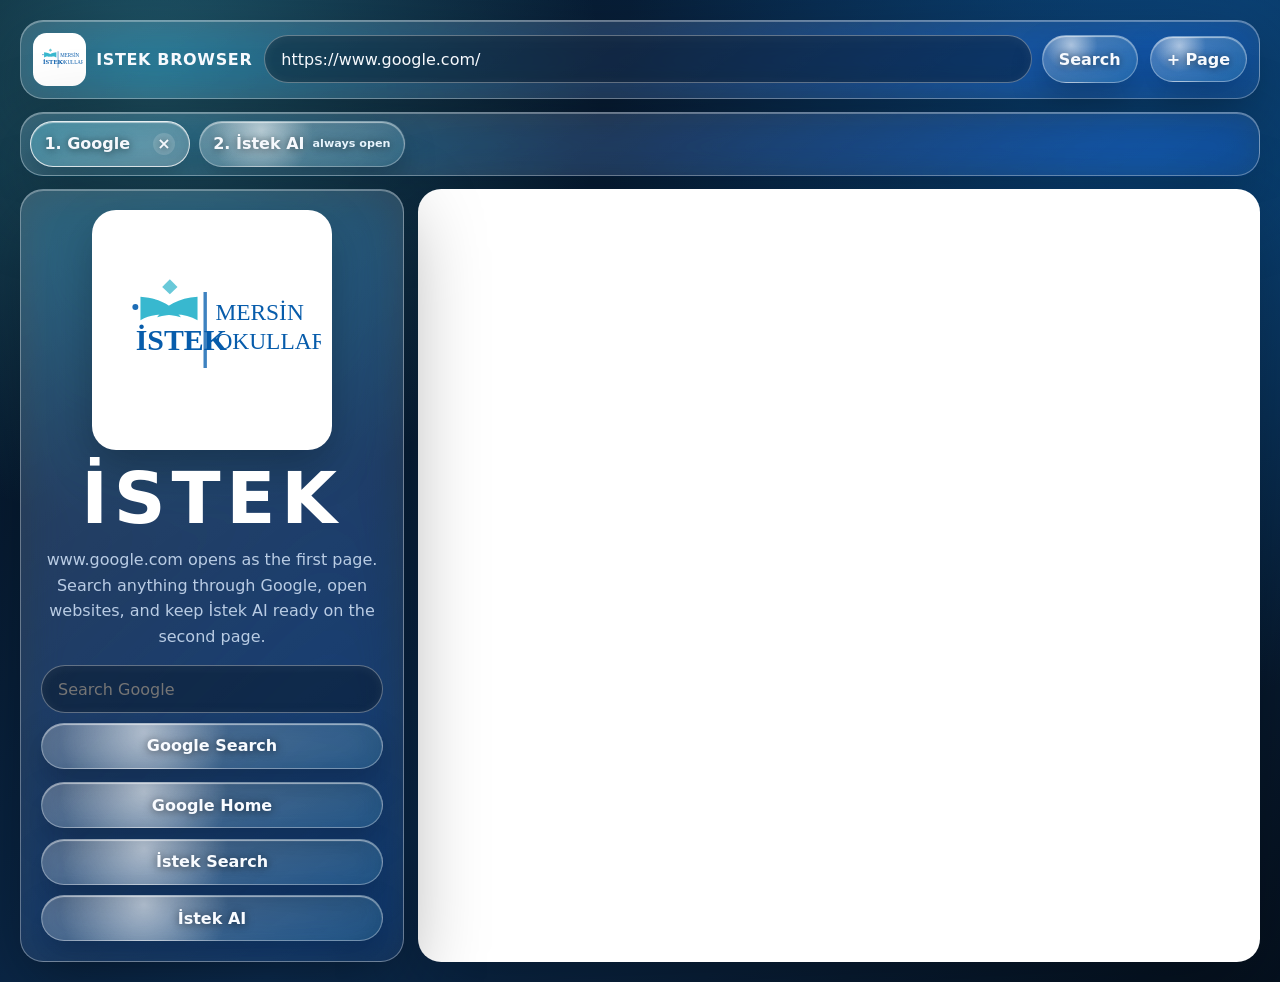
==== commit 4f7848ad: "Use Google home as browser default" ====
--- a/index.html
+++ b/index.html
@@ -4,7 +4,7 @@
     <meta charset="utf-8" />
     <meta name="viewport" content="width=device-width, initial-scale=1" />
     <title>ISTEK BROWSER</title>
-    <meta name="description" content="ISTEK BROWSER is a glass-style multi-page web browser with Google search, website search, and an always-open ISTEK AI page." />
+    <meta name="description" content="ISTEK BROWSER is a glass-style multi-page web browser with www.google.com as the first page, Google-powered search, website navigation, and an always-open İstek AI page." />
     <link rel="icon" href="assets/logo.svg" type="image/svg+xml" />
     <link rel="stylesheet" href="styles.css" />
   </head>
@@ -26,12 +26,13 @@
         <aside class="start-panel">
           <img class="start-logo" src="assets/logo.svg" alt="" />
           <h1>İSTEK</h1>
-          <p>Search through websites, open pages, and keep İstek AI ready on the second page.</p>
+          <p>www.google.com opens as the first page. Search anything through Google, open websites, and keep İstek AI ready on the second page.</p>
           <form id="hero-search-form" class="hero-search">
             <input id="hero-search-input" type="search" placeholder="Search Google" />
             <button class="glass-button" type="submit">Google Search</button>
           </form>
           <div class="quick-actions">
+            <button class="glass-button" type="button" data-quick="https://www.google.com/">Google Home</button>
             <button class="glass-button" type="button" data-quick="https://www.google.com/search?q=İstek+Okulları">İstek Search</button>
             <button class="glass-button" type="button" data-quick="https://geniusvideogamer2.github.io/pados/">İstek AI</button>
           </div>
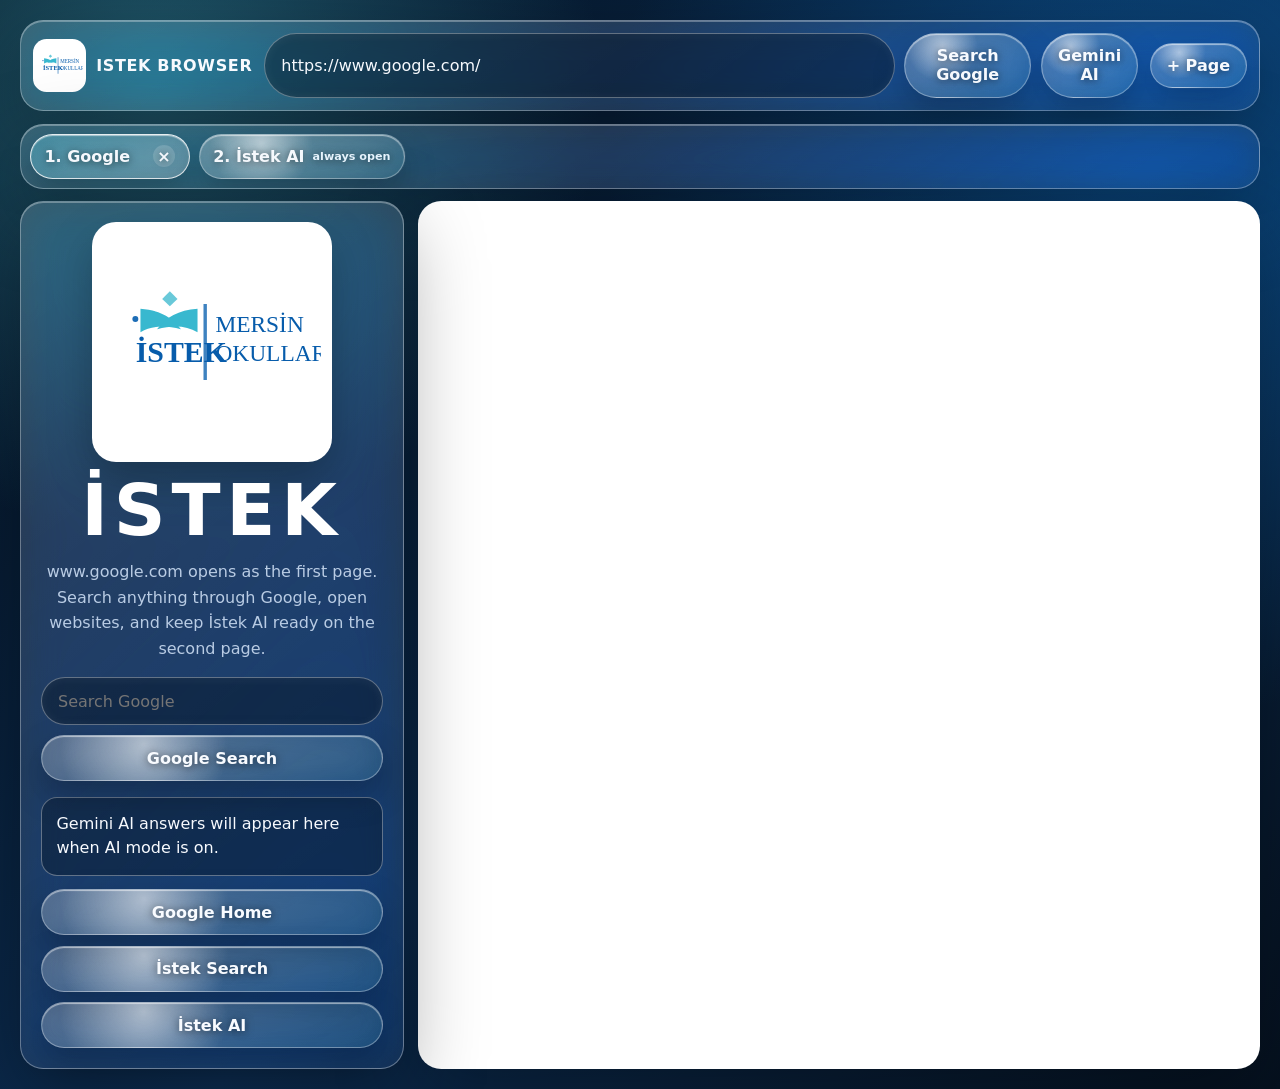
==== commit 27094eaf: "Add Gemini AI search mode" ====
--- a/index.html
+++ b/index.html
@@ -4,7 +4,7 @@
     <meta charset="utf-8" />
     <meta name="viewport" content="width=device-width, initial-scale=1" />
     <title>ISTEK BROWSER</title>
-    <meta name="description" content="ISTEK BROWSER is a glass-style multi-page web browser with www.google.com as the first page, Google-powered search, website navigation, and an always-open İstek AI page." />
+    <meta name="description" content="ISTEK BROWSER is a glass-style multi-page web browser with www.google.com as the first page, Google-powered search, Gemini AI answers, website navigation, and an always-open İstek AI page." />
     <link rel="icon" href="assets/logo.svg" type="image/svg+xml" />
     <link rel="stylesheet" href="styles.css" />
   </head>
@@ -15,7 +15,8 @@
         <form id="address-form" class="address-form">
           <label class="sr-only" for="address-input">Search Google or enter website address</label>
           <input id="address-input" type="search" placeholder="Search Google or type a website address" autocomplete="off" />
-          <button class="glass-button" type="submit">Search</button>
+          <button id="search-button" class="glass-button" type="submit">Search Google</button>
+          <button id="gemini-mode-button" class="glass-button mode-button" type="button" aria-pressed="false">Gemini AI</button>
         </form>
         <button id="new-tab-button" class="glass-button" type="button">+ Page</button>
       </section>
@@ -31,6 +32,7 @@
             <input id="hero-search-input" type="search" placeholder="Search Google" />
             <button class="glass-button" type="submit">Google Search</button>
           </form>
+          <div id="gemini-answer" class="gemini-answer" aria-live="polite">Gemini AI answers will appear here when AI mode is on.</div>
           <div class="quick-actions">
             <button class="glass-button" type="button" data-quick="https://www.google.com/">Google Home</button>
             <button class="glass-button" type="button" data-quick="https://www.google.com/search?q=İstek+Okulları">İstek Search</button>
--- a/styles.css
+++ b/styles.css
@@ -1 +1,3 @@
 :root{color-scheme:dark;--bg:#061426;--glass:rgba(255,255,255,.14);--glass-strong:rgba(255,255,255,.23);--line:rgba(255,255,255,.34);--text:#f8fbff;--muted:#b9cce4;--blue:#0968b8;--cyan:#49bdd4;font-family:Inter,ui-sans-serif,system-ui,-apple-system,BlinkMacSystemFont,"Segoe UI",sans-serif}*{box-sizing:border-box}body{margin:0;min-height:100vh;color:var(--text);background:radial-gradient(circle at 12% 8%,rgba(73,189,212,.42),transparent 28rem),radial-gradient(circle at 90% 16%,rgba(9,104,184,.5),transparent 34rem),linear-gradient(135deg,#03101e,#0c2d52 55%,#05111f)}button,input{font:inherit}.browser-shell{display:grid;grid-template-rows:auto auto 1fr;min-height:100vh;padding:clamp(.75rem,2vw,1.25rem);gap:.8rem}.topbar,.tab-strip,.start-panel{border:1px solid var(--line);background:linear-gradient(145deg,rgba(255,255,255,.18),rgba(255,255,255,.06));box-shadow:0 24px 80px rgba(0,0,0,.34),inset 0 1px 0 rgba(255,255,255,.3);backdrop-filter:blur(20px) saturate(170%);-webkit-backdrop-filter:blur(20px) saturate(170%);border-radius:1.45rem}.topbar{display:grid;grid-template-columns:auto minmax(12rem,1fr) auto;align-items:center;gap:.75rem;padding:.75rem}.brand{display:flex;align-items:center;gap:.65rem;font-weight:900;letter-spacing:.04em}.brand img{width:3.3rem;height:3.3rem;border-radius:.85rem;background:white;padding:.2rem}.address-form,.hero-search{display:flex;gap:.6rem}.address-form input,.hero-search input{width:100%;min-height:3rem;padding:.75rem 1rem;color:var(--text);border:1px solid var(--line);border-radius:999px;outline:none;background:rgba(3,16,30,.44);box-shadow:inset 0 1px 12px rgba(255,255,255,.06)}.address-form input:focus,.hero-search input:focus{border-color:rgba(255,255,255,.75)}.glass-button{border:1px solid var(--line);border-radius:999px;color:var(--text);font-weight:850;background:radial-gradient(circle at 30% 20%,rgba(255,255,255,.55),transparent 35%),linear-gradient(145deg,rgba(255,255,255,.22),rgba(73,189,212,.14));box-shadow:inset 0 1px 1px rgba(255,255,255,.55),0 14px 32px rgba(0,0,0,.25);backdrop-filter:blur(18px) saturate(180%);-webkit-backdrop-filter:blur(18px) saturate(180%);cursor:pointer;padding:.78rem 1rem;text-shadow:0 1px 9px rgba(0,0,0,.58)}.glass-button:hover,.glass-button:focus-visible{background:radial-gradient(circle at 30% 20%,rgba(255,255,255,.7),transparent 35%),linear-gradient(145deg,rgba(255,255,255,.3),rgba(73,189,212,.22));outline:none;transform:translateY(-1px)}.tab-strip{display:flex;gap:.55rem;padding:.55rem;overflow:auto}.tab{display:flex;align-items:center;gap:.5rem;min-width:10rem;justify-content:space-between;padding:.65rem .85rem}.tab.is-active{border-color:rgba(255,255,255,.85);background:linear-gradient(145deg,rgba(73,189,212,.34),rgba(255,255,255,.2))}.tab small{color:#e8f6ff;font-size:.7rem}.tab b{display:grid;place-items:center;width:1.4rem;height:1.4rem;border-radius:50%;background:rgba(255,255,255,.16)}.browser-stage{position:relative;display:grid;grid-template-columns:minmax(18rem,24rem) 1fr;gap:.9rem;min-height:0}.start-panel{padding:1.25rem;align-content:start}.start-logo{display:block;width:min(15rem,80%);margin:0 auto 1rem;border-radius:1.5rem;background:white;padding:.7rem;box-shadow:0 18px 44px rgba(0,0,0,.28)}h1{margin:.2rem 0;font-size:clamp(2.2rem,7vw,4.5rem);line-height:.9;color:white;text-align:center;letter-spacing:.08em}p{color:var(--muted);line-height:1.6;text-align:center}.hero-search{flex-direction:column;margin-top:1rem}.quick-actions{display:grid;gap:.65rem;margin-top:.85rem}iframe{width:100%;height:100%;min-height:34rem;border:1px solid var(--line);border-radius:1.45rem;background:white;box-shadow:0 24px 80px rgba(0,0,0,.34)}.sr-only{position:absolute;width:1px;height:1px;padding:0;margin:-1px;overflow:hidden;clip:rect(0,0,0,0);white-space:nowrap;border:0}@media(max-width:850px){.topbar,.browser-stage{grid-template-columns:1fr}.address-form{order:3}.brand{justify-content:center}.start-panel{display:none}iframe{min-height:70vh}}
+
+.mode-button.is-active{border-color:rgba(255,255,255,.95);background:radial-gradient(circle at 30% 20%,rgba(255,255,255,.76),transparent 35%),linear-gradient(145deg,rgba(73,189,212,.42),rgba(9,104,184,.36))}.gemini-answer{margin-top:1rem;padding:.9rem;border:1px solid var(--line);border-radius:1rem;color:var(--text);background:rgba(3,16,30,.38);line-height:1.5;white-space:pre-wrap}
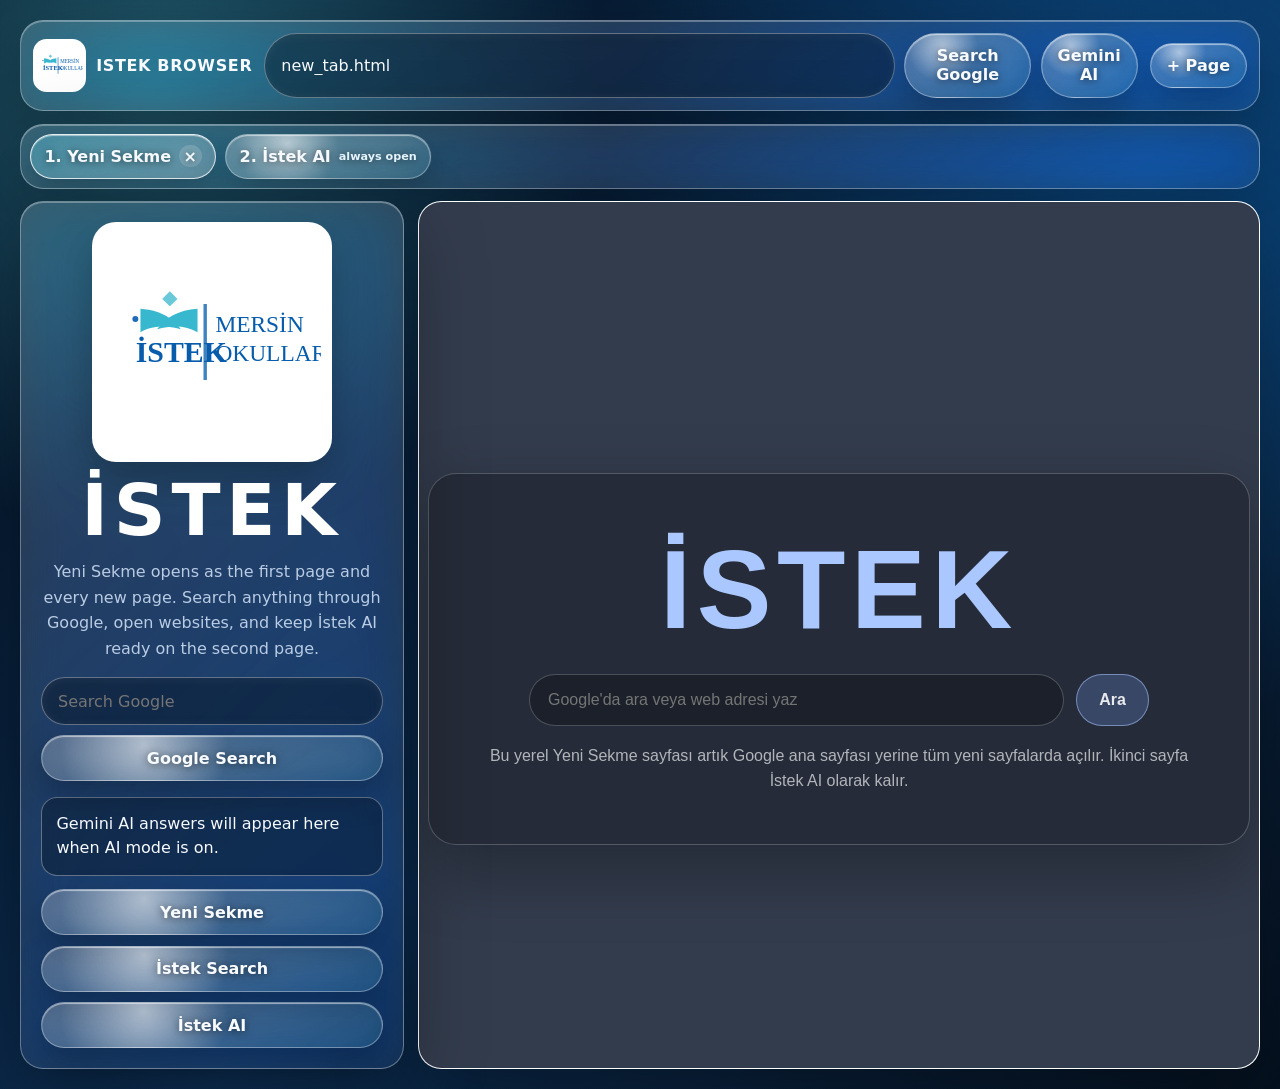
==== commit d9dbde97: "Replace Google home with local new tab page" ====
--- a/index.html
+++ b/index.html
@@ -4,7 +4,7 @@
     <meta charset="utf-8" />
     <meta name="viewport" content="width=device-width, initial-scale=1" />
     <title>ISTEK BROWSER</title>
-    <meta name="description" content="ISTEK BROWSER is a glass-style multi-page web browser with www.google.com as the first page, Google-powered search, Gemini AI answers, website navigation, and an always-open İstek AI page." />
+    <meta name="description" content="ISTEK BROWSER is a glass-style multi-page web browser with a local Yeni Sekme page, Google-powered search, Gemini AI answers, website navigation, and an always-open İstek AI page." />
     <link rel="icon" href="assets/logo.svg" type="image/svg+xml" />
     <link rel="stylesheet" href="styles.css" />
   </head>
@@ -27,14 +27,14 @@
         <aside class="start-panel">
           <img class="start-logo" src="assets/logo.svg" alt="" />
           <h1>İSTEK</h1>
-          <p>www.google.com opens as the first page. Search anything through Google, open websites, and keep İstek AI ready on the second page.</p>
+          <p>Yeni Sekme opens as the first page and every new page. Search anything through Google, open websites, and keep İstek AI ready on the second page.</p>
           <form id="hero-search-form" class="hero-search">
             <input id="hero-search-input" type="search" placeholder="Search Google" />
             <button class="glass-button" type="submit">Google Search</button>
           </form>
           <div id="gemini-answer" class="gemini-answer" aria-live="polite">Gemini AI answers will appear here when AI mode is on.</div>
           <div class="quick-actions">
-            <button class="glass-button" type="button" data-quick="https://www.google.com/">Google Home</button>
+            <button class="glass-button" type="button" data-quick="new_tab.html">Yeni Sekme</button>
             <button class="glass-button" type="button" data-quick="https://www.google.com/search?q=İstek+Okulları">İstek Search</button>
             <button class="glass-button" type="button" data-quick="https://geniusvideogamer2.github.io/pados/">İstek AI</button>
           </div>
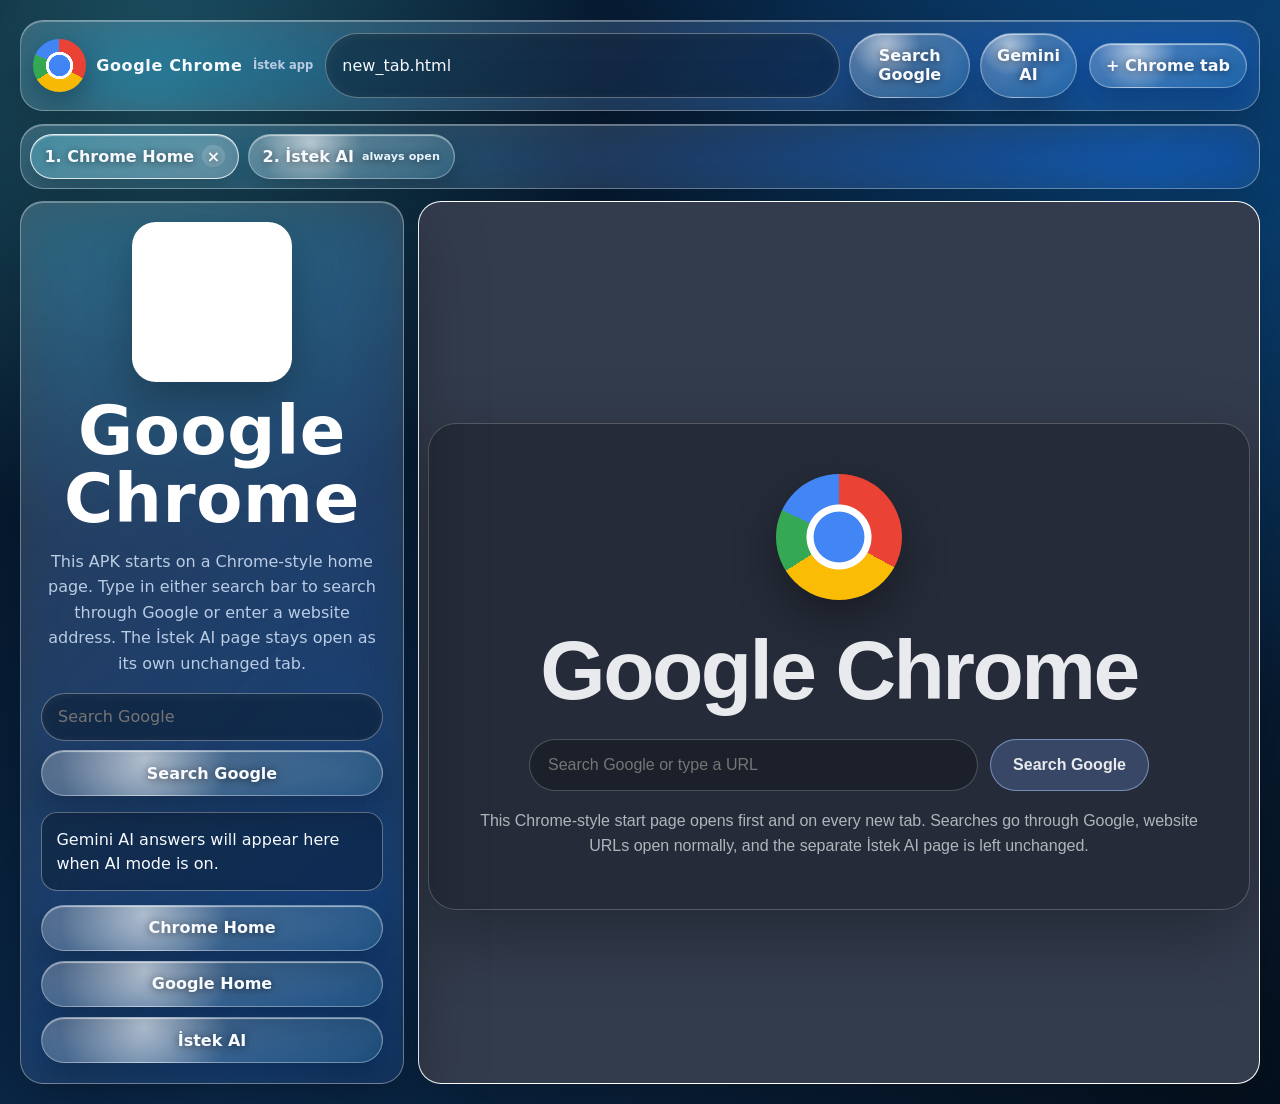
==== commit 435dddac: "Add Chrome-style Google search home" ====
--- a/index.html
+++ b/index.html
@@ -3,39 +3,39 @@
   <head>
     <meta charset="utf-8" />
     <meta name="viewport" content="width=device-width, initial-scale=1" />
-    <title>ISTEK BROWSER</title>
-    <meta name="description" content="ISTEK BROWSER is a glass-style multi-page web browser with a local Yeni Sekme page, Google-powered search, Gemini AI answers, website navigation, and an always-open İstek AI page." />
+    <title>Google Chrome for İstek</title>
+    <meta name="description" content="A Chrome-style Android web app shell with Google Search, normal website navigation, and the existing İstek AI page kept unchanged." />
     <link rel="icon" href="assets/logo.svg" type="image/svg+xml" />
     <link rel="stylesheet" href="styles.css" />
   </head>
   <body>
     <main class="browser-shell">
       <section class="topbar" aria-label="Browser controls">
-        <div class="brand"><img src="assets/logo.svg" alt="Mersin İstek Okulları logo" /><strong>ISTEK BROWSER</strong></div>
+        <div class="brand"><span class="chrome-mark" aria-hidden="true"></span><strong>Google Chrome</strong><small>İstek app</small></div>
         <form id="address-form" class="address-form">
-          <label class="sr-only" for="address-input">Search Google or enter website address</label>
-          <input id="address-input" type="search" placeholder="Search Google or type a website address" autocomplete="off" />
+          <label class="sr-only" for="address-input">Search Google or enter website address in Chrome</label>
+          <input id="address-input" type="search" placeholder="Search Google or type a URL" autocomplete="off" />
           <button id="search-button" class="glass-button" type="submit">Search Google</button>
           <button id="gemini-mode-button" class="glass-button mode-button" type="button" aria-pressed="false">Gemini AI</button>
         </form>
-        <button id="new-tab-button" class="glass-button" type="button">+ Page</button>
+        <button id="new-tab-button" class="glass-button" type="button">+ Chrome tab</button>
       </section>
 
       <nav id="tab-strip" class="tab-strip" aria-label="Open pages"></nav>
 
       <section class="browser-stage">
         <aside class="start-panel">
-          <img class="start-logo" src="assets/logo.svg" alt="" />
-          <h1>İSTEK</h1>
-          <p>Yeni Sekme opens as the first page and every new page. Search anything through Google, open websites, and keep İstek AI ready on the second page.</p>
+          <span class="start-logo chrome-mark large" aria-hidden="true"></span>
+          <h1>Google Chrome</h1>
+          <p>This APK starts on a Chrome-style home page. Type in either search bar to search through Google or enter a website address. The İstek AI page stays open as its own unchanged tab.</p>
           <form id="hero-search-form" class="hero-search">
             <input id="hero-search-input" type="search" placeholder="Search Google" />
-            <button class="glass-button" type="submit">Google Search</button>
+            <button class="glass-button" type="submit">Search Google</button>
           </form>
           <div id="gemini-answer" class="gemini-answer" aria-live="polite">Gemini AI answers will appear here when AI mode is on.</div>
           <div class="quick-actions">
-            <button class="glass-button" type="button" data-quick="new_tab.html">Yeni Sekme</button>
-            <button class="glass-button" type="button" data-quick="https://www.google.com/search?q=İstek+Okulları">İstek Search</button>
+            <button class="glass-button" type="button" data-quick="new_tab.html">Chrome Home</button>
+            <button class="glass-button" type="button" data-quick="https://www.google.com/">Google Home</button>
             <button class="glass-button" type="button" data-quick="https://geniusvideogamer2.github.io/pados/">İstek AI</button>
           </div>
         </aside>
--- a/styles.css
+++ b/styles.css
@@ -1,3 +1,3 @@
-:root{color-scheme:dark;--bg:#061426;--glass:rgba(255,255,255,.14);--glass-strong:rgba(255,255,255,.23);--line:rgba(255,255,255,.34);--text:#f8fbff;--muted:#b9cce4;--blue:#0968b8;--cyan:#49bdd4;font-family:Inter,ui-sans-serif,system-ui,-apple-system,BlinkMacSystemFont,"Segoe UI",sans-serif}*{box-sizing:border-box}body{margin:0;min-height:100vh;color:var(--text);background:radial-gradient(circle at 12% 8%,rgba(73,189,212,.42),transparent 28rem),radial-gradient(circle at 90% 16%,rgba(9,104,184,.5),transparent 34rem),linear-gradient(135deg,#03101e,#0c2d52 55%,#05111f)}button,input{font:inherit}.browser-shell{display:grid;grid-template-rows:auto auto 1fr;min-height:100vh;padding:clamp(.75rem,2vw,1.25rem);gap:.8rem}.topbar,.tab-strip,.start-panel{border:1px solid var(--line);background:linear-gradient(145deg,rgba(255,255,255,.18),rgba(255,255,255,.06));box-shadow:0 24px 80px rgba(0,0,0,.34),inset 0 1px 0 rgba(255,255,255,.3);backdrop-filter:blur(20px) saturate(170%);-webkit-backdrop-filter:blur(20px) saturate(170%);border-radius:1.45rem}.topbar{display:grid;grid-template-columns:auto minmax(12rem,1fr) auto;align-items:center;gap:.75rem;padding:.75rem}.brand{display:flex;align-items:center;gap:.65rem;font-weight:900;letter-spacing:.04em}.brand img{width:3.3rem;height:3.3rem;border-radius:.85rem;background:white;padding:.2rem}.address-form,.hero-search{display:flex;gap:.6rem}.address-form input,.hero-search input{width:100%;min-height:3rem;padding:.75rem 1rem;color:var(--text);border:1px solid var(--line);border-radius:999px;outline:none;background:rgba(3,16,30,.44);box-shadow:inset 0 1px 12px rgba(255,255,255,.06)}.address-form input:focus,.hero-search input:focus{border-color:rgba(255,255,255,.75)}.glass-button{border:1px solid var(--line);border-radius:999px;color:var(--text);font-weight:850;background:radial-gradient(circle at 30% 20%,rgba(255,255,255,.55),transparent 35%),linear-gradient(145deg,rgba(255,255,255,.22),rgba(73,189,212,.14));box-shadow:inset 0 1px 1px rgba(255,255,255,.55),0 14px 32px rgba(0,0,0,.25);backdrop-filter:blur(18px) saturate(180%);-webkit-backdrop-filter:blur(18px) saturate(180%);cursor:pointer;padding:.78rem 1rem;text-shadow:0 1px 9px rgba(0,0,0,.58)}.glass-button:hover,.glass-button:focus-visible{background:radial-gradient(circle at 30% 20%,rgba(255,255,255,.7),transparent 35%),linear-gradient(145deg,rgba(255,255,255,.3),rgba(73,189,212,.22));outline:none;transform:translateY(-1px)}.tab-strip{display:flex;gap:.55rem;padding:.55rem;overflow:auto}.tab{display:flex;align-items:center;gap:.5rem;min-width:10rem;justify-content:space-between;padding:.65rem .85rem}.tab.is-active{border-color:rgba(255,255,255,.85);background:linear-gradient(145deg,rgba(73,189,212,.34),rgba(255,255,255,.2))}.tab small{color:#e8f6ff;font-size:.7rem}.tab b{display:grid;place-items:center;width:1.4rem;height:1.4rem;border-radius:50%;background:rgba(255,255,255,.16)}.browser-stage{position:relative;display:grid;grid-template-columns:minmax(18rem,24rem) 1fr;gap:.9rem;min-height:0}.start-panel{padding:1.25rem;align-content:start}.start-logo{display:block;width:min(15rem,80%);margin:0 auto 1rem;border-radius:1.5rem;background:white;padding:.7rem;box-shadow:0 18px 44px rgba(0,0,0,.28)}h1{margin:.2rem 0;font-size:clamp(2.2rem,7vw,4.5rem);line-height:.9;color:white;text-align:center;letter-spacing:.08em}p{color:var(--muted);line-height:1.6;text-align:center}.hero-search{flex-direction:column;margin-top:1rem}.quick-actions{display:grid;gap:.65rem;margin-top:.85rem}iframe{width:100%;height:100%;min-height:34rem;border:1px solid var(--line);border-radius:1.45rem;background:white;box-shadow:0 24px 80px rgba(0,0,0,.34)}.sr-only{position:absolute;width:1px;height:1px;padding:0;margin:-1px;overflow:hidden;clip:rect(0,0,0,0);white-space:nowrap;border:0}@media(max-width:850px){.topbar,.browser-stage{grid-template-columns:1fr}.address-form{order:3}.brand{justify-content:center}.start-panel{display:none}iframe{min-height:70vh}}
+:root{color-scheme:dark;--bg:#061426;--glass:rgba(255,255,255,.14);--glass-strong:rgba(255,255,255,.23);--line:rgba(255,255,255,.34);--text:#f8fbff;--muted:#b9cce4;--blue:#4285f4;--cyan:#34a853;--red:#ea4335;--yellow:#fbbc05;font-family:Inter,ui-sans-serif,system-ui,-apple-system,BlinkMacSystemFont,"Segoe UI",sans-serif}*{box-sizing:border-box}body{margin:0;min-height:100vh;color:var(--text);background:radial-gradient(circle at 12% 8%,rgba(73,189,212,.42),transparent 28rem),radial-gradient(circle at 90% 16%,rgba(9,104,184,.5),transparent 34rem),linear-gradient(135deg,#03101e,#0c2d52 55%,#05111f)}button,input{font:inherit}.browser-shell{display:grid;grid-template-rows:auto auto 1fr;min-height:100vh;padding:clamp(.75rem,2vw,1.25rem);gap:.8rem}.topbar,.tab-strip,.start-panel{border:1px solid var(--line);background:linear-gradient(145deg,rgba(255,255,255,.18),rgba(255,255,255,.06));box-shadow:0 24px 80px rgba(0,0,0,.34),inset 0 1px 0 rgba(255,255,255,.3);backdrop-filter:blur(20px) saturate(170%);-webkit-backdrop-filter:blur(20px) saturate(170%);border-radius:1.45rem}.topbar{display:grid;grid-template-columns:auto minmax(12rem,1fr) auto;align-items:center;gap:.75rem;padding:.75rem}.brand{display:flex;align-items:center;gap:.65rem;font-weight:900;letter-spacing:.04em}.brand img{width:3.3rem;height:3.3rem;border-radius:.85rem;background:white;padding:.2rem}.brand small{display:block;color:var(--muted);font-size:.72rem;font-weight:800;letter-spacing:0;text-transform:none}.chrome-mark{display:inline-block;width:3.3rem;height:3.3rem;border-radius:50%;background:radial-gradient(circle at center,#4285f4 0 28%,#fff 29% 36%,transparent 37%),conic-gradient(#ea4335 0 33%,#fbbc05 0 66%,#34a853 0 82%,#4285f4 0 100%);box-shadow:0 10px 28px rgba(0,0,0,.28)}.chrome-mark.large{display:block;width:min(10rem,55vw);height:min(10rem,55vw);margin:0 auto 1rem;padding:0}.address-form,.hero-search{display:flex;gap:.6rem}.address-form input,.hero-search input{width:100%;min-height:3rem;padding:.75rem 1rem;color:var(--text);border:1px solid var(--line);border-radius:999px;outline:none;background:rgba(3,16,30,.44);box-shadow:inset 0 1px 12px rgba(255,255,255,.06)}.address-form input:focus,.hero-search input:focus{border-color:rgba(255,255,255,.75)}.glass-button{border:1px solid var(--line);border-radius:999px;color:var(--text);font-weight:850;background:radial-gradient(circle at 30% 20%,rgba(255,255,255,.55),transparent 35%),linear-gradient(145deg,rgba(255,255,255,.22),rgba(73,189,212,.14));box-shadow:inset 0 1px 1px rgba(255,255,255,.55),0 14px 32px rgba(0,0,0,.25);backdrop-filter:blur(18px) saturate(180%);-webkit-backdrop-filter:blur(18px) saturate(180%);cursor:pointer;padding:.78rem 1rem;text-shadow:0 1px 9px rgba(0,0,0,.58)}.glass-button:hover,.glass-button:focus-visible{background:radial-gradient(circle at 30% 20%,rgba(255,255,255,.7),transparent 35%),linear-gradient(145deg,rgba(255,255,255,.3),rgba(73,189,212,.22));outline:none;transform:translateY(-1px)}.tab-strip{display:flex;gap:.55rem;padding:.55rem;overflow:auto}.tab{display:flex;align-items:center;gap:.5rem;min-width:10rem;justify-content:space-between;padding:.65rem .85rem}.tab.is-active{border-color:rgba(255,255,255,.85);background:linear-gradient(145deg,rgba(73,189,212,.34),rgba(255,255,255,.2))}.tab small{color:#e8f6ff;font-size:.7rem}.tab b{display:grid;place-items:center;width:1.4rem;height:1.4rem;border-radius:50%;background:rgba(255,255,255,.16)}.browser-stage{position:relative;display:grid;grid-template-columns:minmax(18rem,24rem) 1fr;gap:.9rem;min-height:0}.start-panel{padding:1.25rem;align-content:start}.start-logo{display:block;width:min(15rem,80%);margin:0 auto 1rem;border-radius:1.5rem;background:white;padding:.7rem;box-shadow:0 18px 44px rgba(0,0,0,.28)}h1{margin:.2rem 0;font-size:clamp(2.2rem,6vw,4.2rem);line-height:1;color:white;text-align:center;letter-spacing:.01em}p{color:var(--muted);line-height:1.6;text-align:center}.hero-search{flex-direction:column;margin-top:1rem}.quick-actions{display:grid;gap:.65rem;margin-top:.85rem}iframe{width:100%;height:100%;min-height:34rem;border:1px solid var(--line);border-radius:1.45rem;background:white;box-shadow:0 24px 80px rgba(0,0,0,.34)}.sr-only{position:absolute;width:1px;height:1px;padding:0;margin:-1px;overflow:hidden;clip:rect(0,0,0,0);white-space:nowrap;border:0}@media(max-width:850px){.topbar,.browser-stage{grid-template-columns:1fr}.address-form{order:3}.brand{justify-content:center}.start-panel{display:none}iframe{min-height:70vh}}
 
 .mode-button.is-active{border-color:rgba(255,255,255,.95);background:radial-gradient(circle at 30% 20%,rgba(255,255,255,.76),transparent 35%),linear-gradient(145deg,rgba(73,189,212,.42),rgba(9,104,184,.36))}.gemini-answer{margin-top:1rem;padding:.9rem;border:1px solid var(--line);border-radius:1rem;color:var(--text);background:rgba(3,16,30,.38);line-height:1.5;white-space:pre-wrap}
